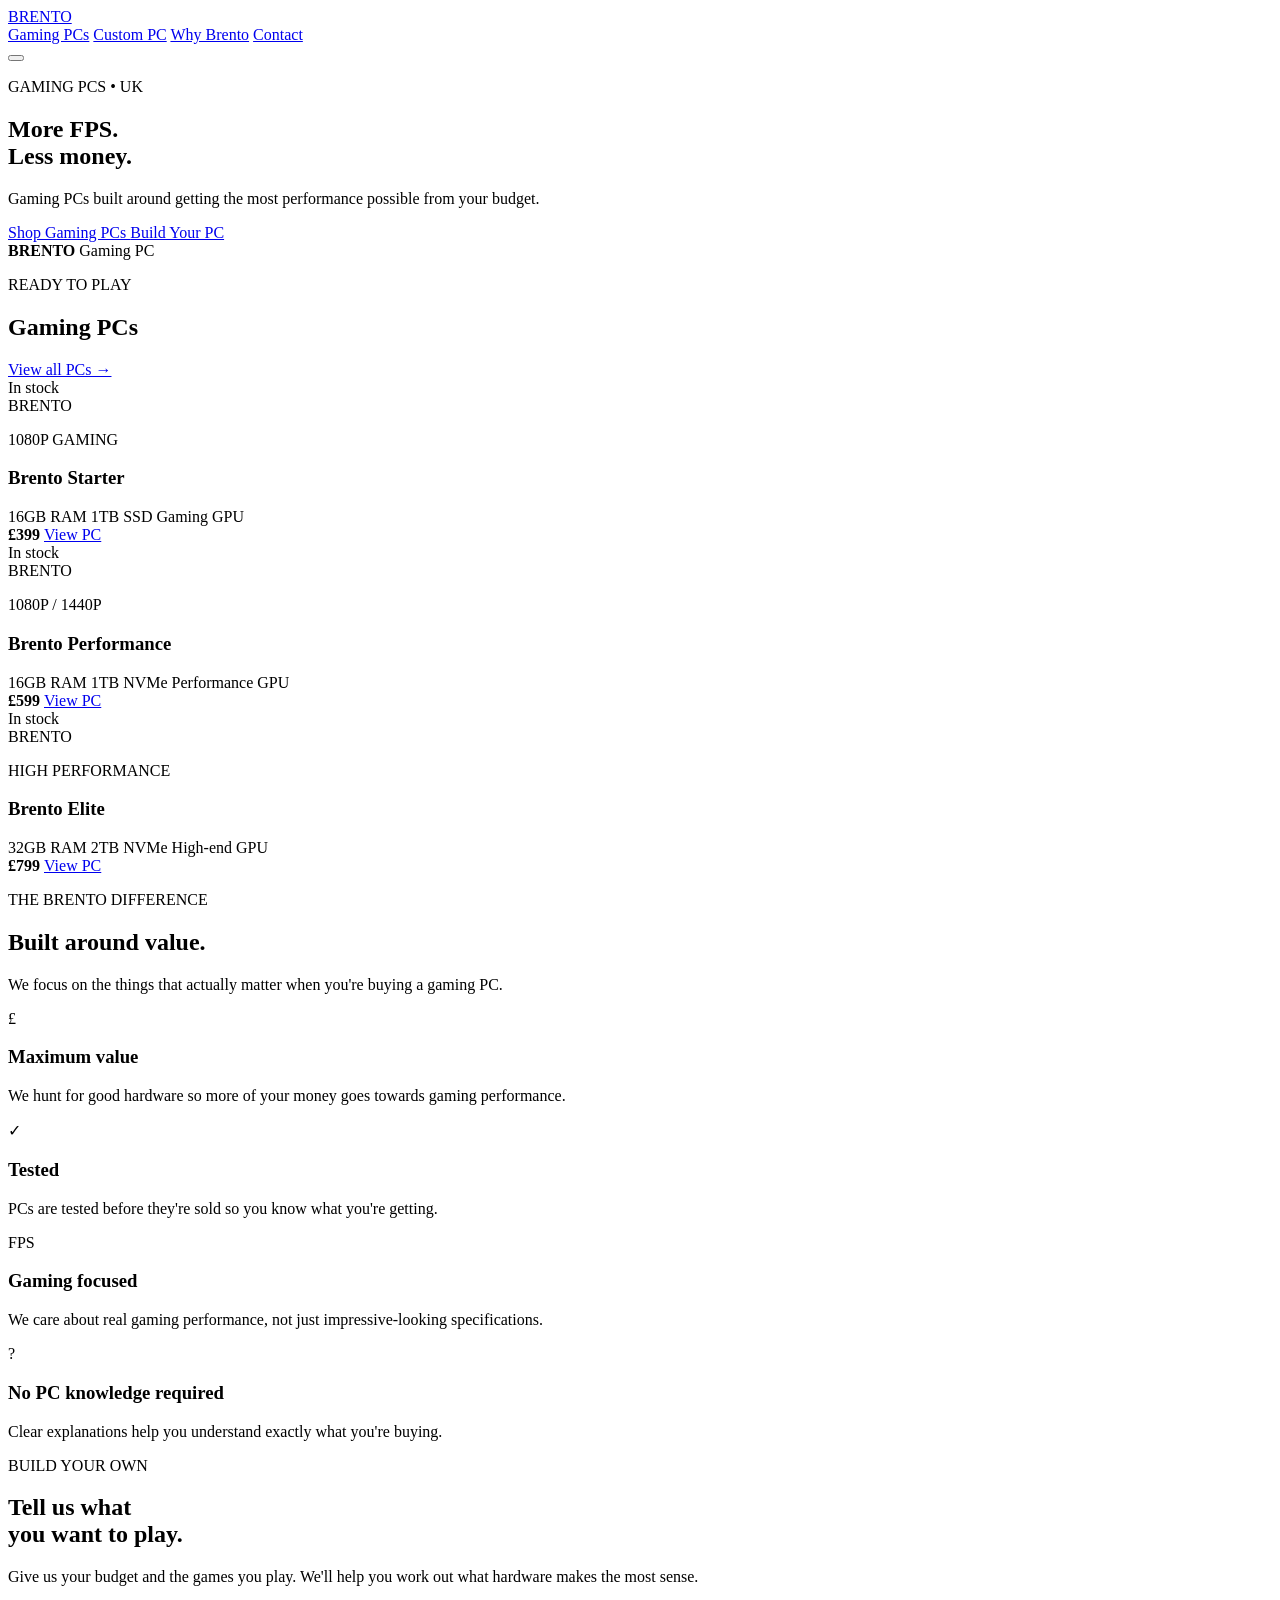
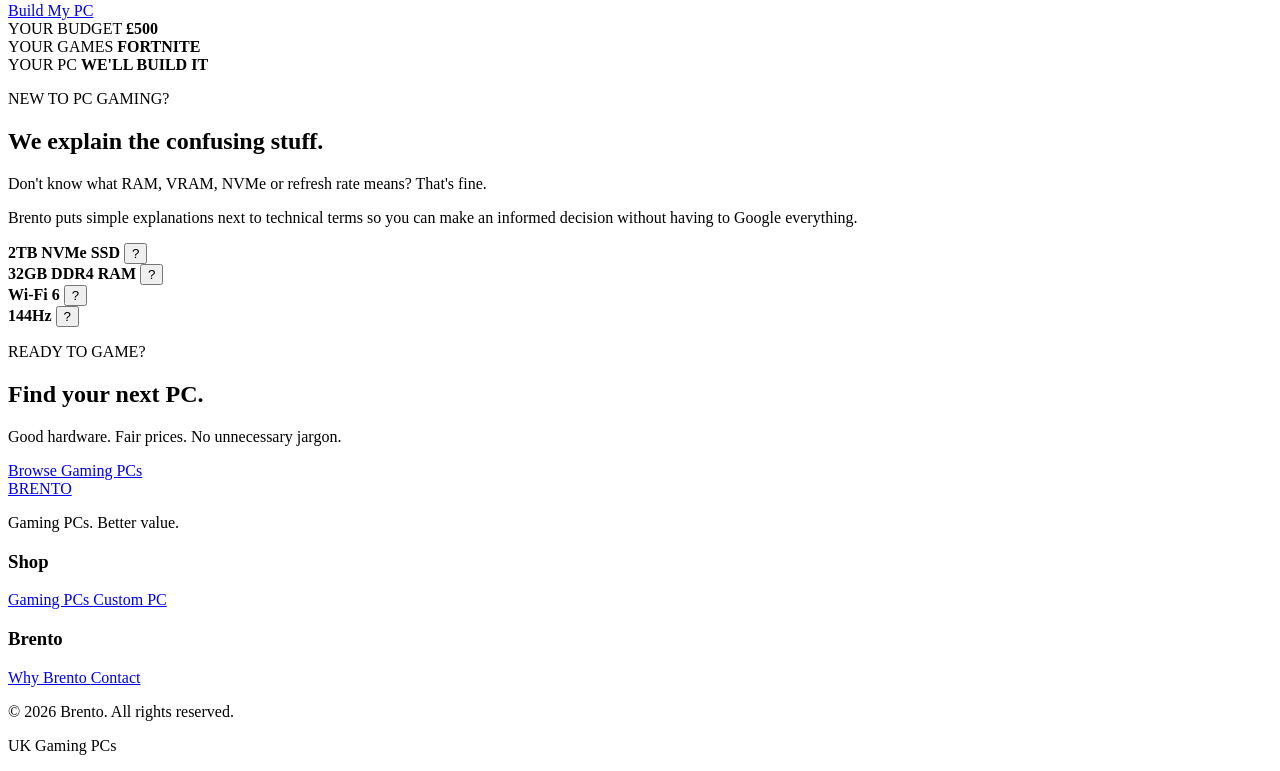
==== index.html @ 4d7db42b "Create index.html" ====
<!DOCTYPE html>
<html lang="en">
<head>
    <meta charset="UTF-8">
    <meta name="viewport" content="width=device-width, initial-scale=1.0">
    <meta name="description" content="Brento - Affordable gaming PCs built for your budget.">
    <meta name="theme-color" content="#8b5cf6">

    <title>Brento | Gaming PCs. Better value.</title>

    <link rel="stylesheet" href="css/main.css">
</head>

<body>

    <!-- =========================
         HEADER
    ========================== -->

    <header class="site-header">
        <div class="container header-inner">

            <a href="index.html" class="logo" aria-label="Brento home">
                BRENTO
            </a>

            <nav class="main-nav" aria-label="Main navigation">
                <a href="shop.html">Gaming PCs</a>
                <a href="custom.html">Custom PC</a>
                <a href="about.html">Why Brento</a>
                <a href="contact.html">Contact</a>
            </nav>

            <button class="mobile-menu-button" type="button" aria-label="Open menu">
                <span></span>
                <span></span>
                <span></span>
            </button>

        </div>
    </header>


    <main>

        <!-- =========================
             HERO
        ========================== -->

        <section class="hero">
            <div class="container hero-grid">

                <div class="hero-content">

                    <p class="eyebrow">
                        GAMING PCS • UK
                    </p>

                    <h1>
                        More FPS.<br>
                        <span>Less money.</span>
                    </h1>

                    <p class="hero-text">
                        Gaming PCs built around getting the most performance
                        possible from your budget.
                    </p>

                    <div class="hero-buttons">
                        <a href="shop.html" class="button button-primary">
                            Shop Gaming PCs
                        </a>

                        <a href="custom.html" class="button button-secondary">
                            Build Your PC
                        </a>
                    </div>

                </div>


                <div class="hero-pc">

                    <div class="pc-glow"></div>

                    <div class="pc-placeholder">
                        <div class="pc-placeholder-text">
                            <strong>BRENTO</strong>
                            <span>Gaming PC</span>
                        </div>
                    </div>

                </div>

            </div>
        </section>


        <!-- =========================
             FEATURED PCS
        ========================== -->

        <section class="featured-section">
            <div class="container">

                <div class="section-heading">

                    <div>
                        <p class="eyebrow">READY TO PLAY</p>

                        <h2>
                            Gaming PCs
                        </h2>
                    </div>

                    <a href="shop.html" class="text-link">
                        View all PCs →
                    </a>

                </div>


                <div class="product-grid">

                    <!-- Product 1 -->

                    <article class="product-card">

                        <div class="product-image">
                            <span class="stock-badge">
                                In stock
                            </span>

                            <div class="product-placeholder">
                                BRENTO
                            </div>
                        </div>

                        <div class="product-info">

                            <p class="product-category">
                                1080P GAMING
                            </p>

                            <h3>
                                Brento Starter
                            </h3>

                            <div class="spec-list">
                                <span>16GB RAM</span>
                                <span>1TB SSD</span>
                                <span>Gaming GPU</span>
                            </div>

                            <div class="product-bottom">

                                <strong class="product-price">
                                    £399
                                </strong>

                                <a href="products/pc-1.html" class="small-button">
                                    View PC
                                </a>

                            </div>

                        </div>

                    </article>


                    <!-- Product 2 -->

                    <article class="product-card">

                        <div class="product-image">
                            <span class="stock-badge">
                                In stock
                            </span>

                            <div class="product-placeholder">
                                BRENTO
                            </div>
                        </div>

                        <div class="product-info">

                            <p class="product-category">
                                1080P / 1440P
                            </p>

                            <h3>
                                Brento Performance
                            </h3>

                            <div class="spec-list">
                                <span>16GB RAM</span>
                                <span>1TB NVMe</span>
                                <span>Performance GPU</span>
                            </div>

                            <div class="product-bottom">

                                <strong class="product-price">
                                    £599
                                </strong>

                                <a href="products/pc-2.html" class="small-button">
                                    View PC
                                </a>

                            </div>

                        </div>

                    </article>


                    <!-- Product 3 -->

                    <article class="product-card">

                        <div class="product-image">
                            <span class="stock-badge">
                                In stock
                            </span>

                            <div class="product-placeholder">
                                BRENTO
                            </div>
                        </div>

                        <div class="product-info">

                            <p class="product-category">
                                HIGH PERFORMANCE
                            </p>

                            <h3>
                                Brento Elite
                            </h3>

                            <div class="spec-list">
                                <span>32GB RAM</span>
                                <span>2TB NVMe</span>
                                <span>High-end GPU</span>
                            </div>

                            <div class="product-bottom">

                                <strong class="product-price">
                                    £799
                                </strong>

                                <a href="products/pc-3.html" class="small-button">
                                    View PC
                                </a>

                            </div>

                        </div>

                    </article>

                </div>

            </div>
        </section>


        <!-- =========================
             WHY BRENTO
        ========================== -->

        <section class="why-section">
            <div class="container">

                <div class="section-heading centered">

                    <p class="eyebrow">
                        THE BRENTO DIFFERENCE
                    </p>

                    <h2>
                        Built around value.
                    </h2>

                    <p>
                        We focus on the things that actually matter when
                        you're buying a gaming PC.
                    </p>

                </div>


                <div class="feature-grid">

                    <article class="feature-card">

                        <div class="feature-icon">
                            £
                        </div>

                        <h3>
                            Maximum value
                        </h3>

                        <p>
                            We hunt for good hardware so more of your money
                            goes towards gaming performance.
                        </p>

                    </article>


                    <article class="feature-card">

                        <div class="feature-icon">
                            ✓
                        </div>

                        <h3>
                            Tested
                        </h3>

                        <p>
                            PCs are tested before they're sold so you know
                            what you're getting.
                        </p>

                    </article>


                    <article class="feature-card">

                        <div class="feature-icon">
                            FPS
                        </div>

                        <h3>
                            Gaming focused
                        </h3>

                        <p>
                            We care about real gaming performance, not just
                            impressive-looking specifications.
                        </p>

                    </article>


                    <article class="feature-card">

                        <div class="feature-icon">
                            ?
                        </div>

                        <h3>
                            No PC knowledge required
                        </h3>

                        <p>
                            Clear explanations help you understand exactly
                            what you're buying.
                        </p>

                    </article>

                </div>

            </div>
        </section>


        <!-- =========================
             CUSTOM PC
        ========================== -->

        <section class="custom-section">
            <div class="container">

                <div class="custom-box">

                    <div class="custom-content">

                        <p class="eyebrow">
                            BUILD YOUR OWN
                        </p>

                        <h2>
                            Tell us what<br>
                            you want to play.
                        </h2>

                        <p>
                            Give us your budget and the games you play.
                            We'll help you work out what hardware makes
                            the most sense.
                        </p>

                        <a href="custom.html" class="button button-primary">
                            Build My PC
                        </a>

                    </div>


                    <div class="custom-visual">

                        <div class="custom-card">
                            <span>YOUR BUDGET</span>
                            <strong>£500</strong>
                        </div>

                        <div class="custom-card">
                            <span>YOUR GAMES</span>
                            <strong>FORTNITE</strong>
                        </div>

                        <div class="custom-card">
                            <span>YOUR PC</span>
                            <strong>WE'LL BUILD IT</strong>
                        </div>

                    </div>

                </div>

            </div>
        </section>


        <!-- =========================
             EXPLANATIONS
        ========================== -->

        <section class="help-section">
            <div class="container help-grid">

                <div>
                    <p class="eyebrow">
                        NEW TO PC GAMING?
                    </p>

                    <h2>
                        We explain the confusing stuff.
                    </h2>

                    <p>
                        Don't know what RAM, VRAM, NVMe or refresh rate means?
                        That's fine.
                    </p>

                    <p>
                        Brento puts simple explanations next to technical
                        terms so you can make an informed decision without
                        having to Google everything.
                    </p>
                </div>


                <div class="help-example">

                    <div class="help-row">
                        <strong>
                            2TB NVMe SSD
                        </strong>

                        <button
                            class="help-button"
                            type="button"
                            aria-label="What is an NVMe SSD?"
                        >
                            ?
                        </button>
                    </div>

                    <div class="help-row">
                        <strong>
                            32GB DDR4 RAM
                        </strong>

                        <button
                            class="help-button"
                            type="button"
                            aria-label="What is RAM?"
                        >
                            ?
                        </button>
                    </div>

                    <div class="help-row">
                        <strong>
                            Wi-Fi 6
                        </strong>

                        <button
                            class="help-button"
                            type="button"
                            aria-label="What is Wi-Fi 6?"
                        >
                            ?
                        </button>
                    </div>

                    <div class="help-row">
                        <strong>
                            144Hz
                        </strong>

                        <button
                            class="help-button"
                            type="button"
                            aria-label="What is refresh rate?"
                        >
                            ?
                        </button>
                    </div>

                </div>

            </div>
        </section>


        <!-- =========================
             CTA
        ========================== -->

        <section class="cta-section">
            <div class="container">

                <div class="cta-box">

                    <p class="eyebrow">
                        READY TO GAME?
                    </p>

                    <h2>
                        Find your next PC.
                    </h2>

                    <p>
                        Good hardware. Fair prices. No unnecessary jargon.
                    </p>

                    <a href="shop.html" class="button button-primary">
                        Browse Gaming PCs
                    </a>

                </div>

            </div>
        </section>

    </main>


    <!-- =========================
         FOOTER
    ========================== -->

    <footer class="site-footer">

        <div class="container footer-grid">

            <div>

                <a href="index.html" class="logo">
                    BRENTO
                </a>

                <p>
                    Gaming PCs. Better value.
                </p>

            </div>


            <div>

                <h3>
                    Shop
                </h3>

                <a href="shop.html">
                    Gaming PCs
                </a>

                <a href="custom.html">
                    Custom PC
                </a>

            </div>


            <div>

                <h3>
                    Brento
                </h3>

                <a href="about.html">
                    Why Brento
                </a>

                <a href="contact.html">
                    Contact
                </a>

            </div>

        </div>


        <div class="container footer-bottom">

            <p>
                © 2026 Brento. All rights reserved.
            </p>

            <p>
                UK Gaming PCs
            </p>

        </div>

    </footer>


    <script src="js/main.js"></script>

</body>
</html>
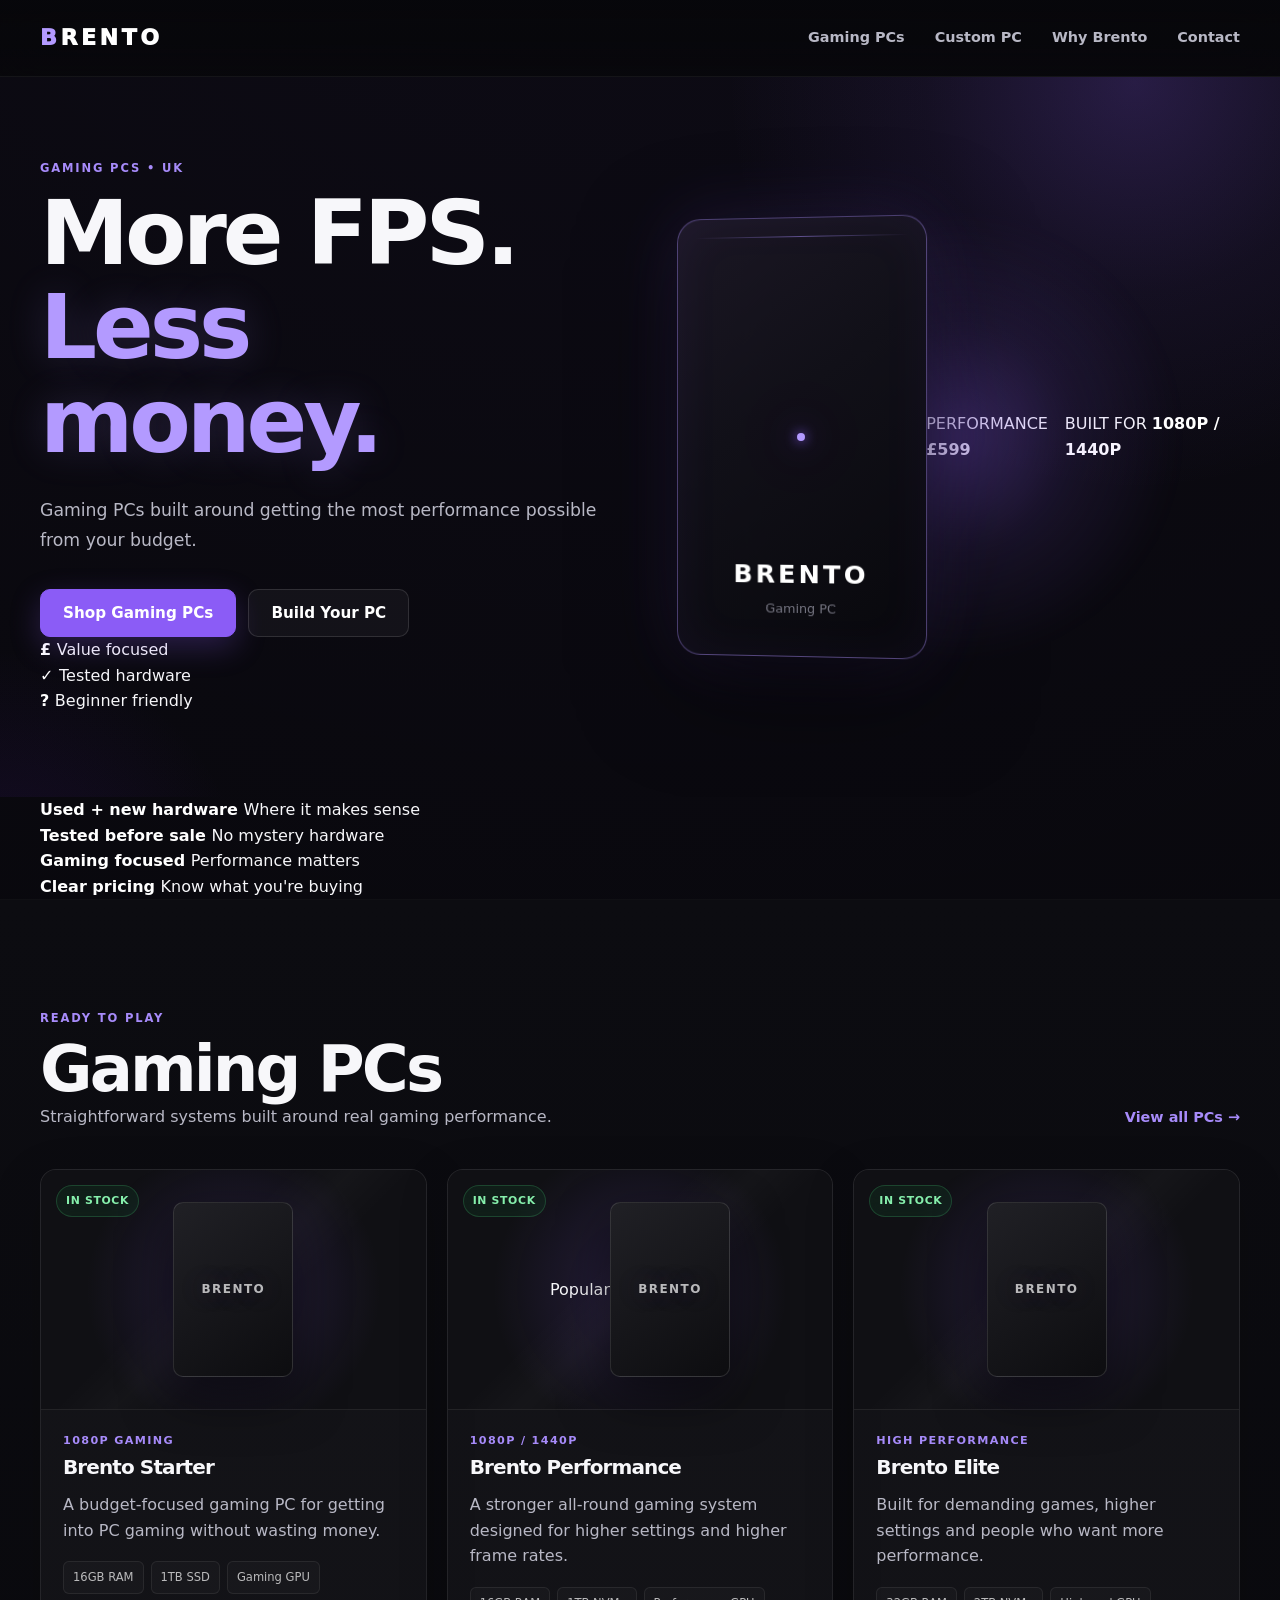
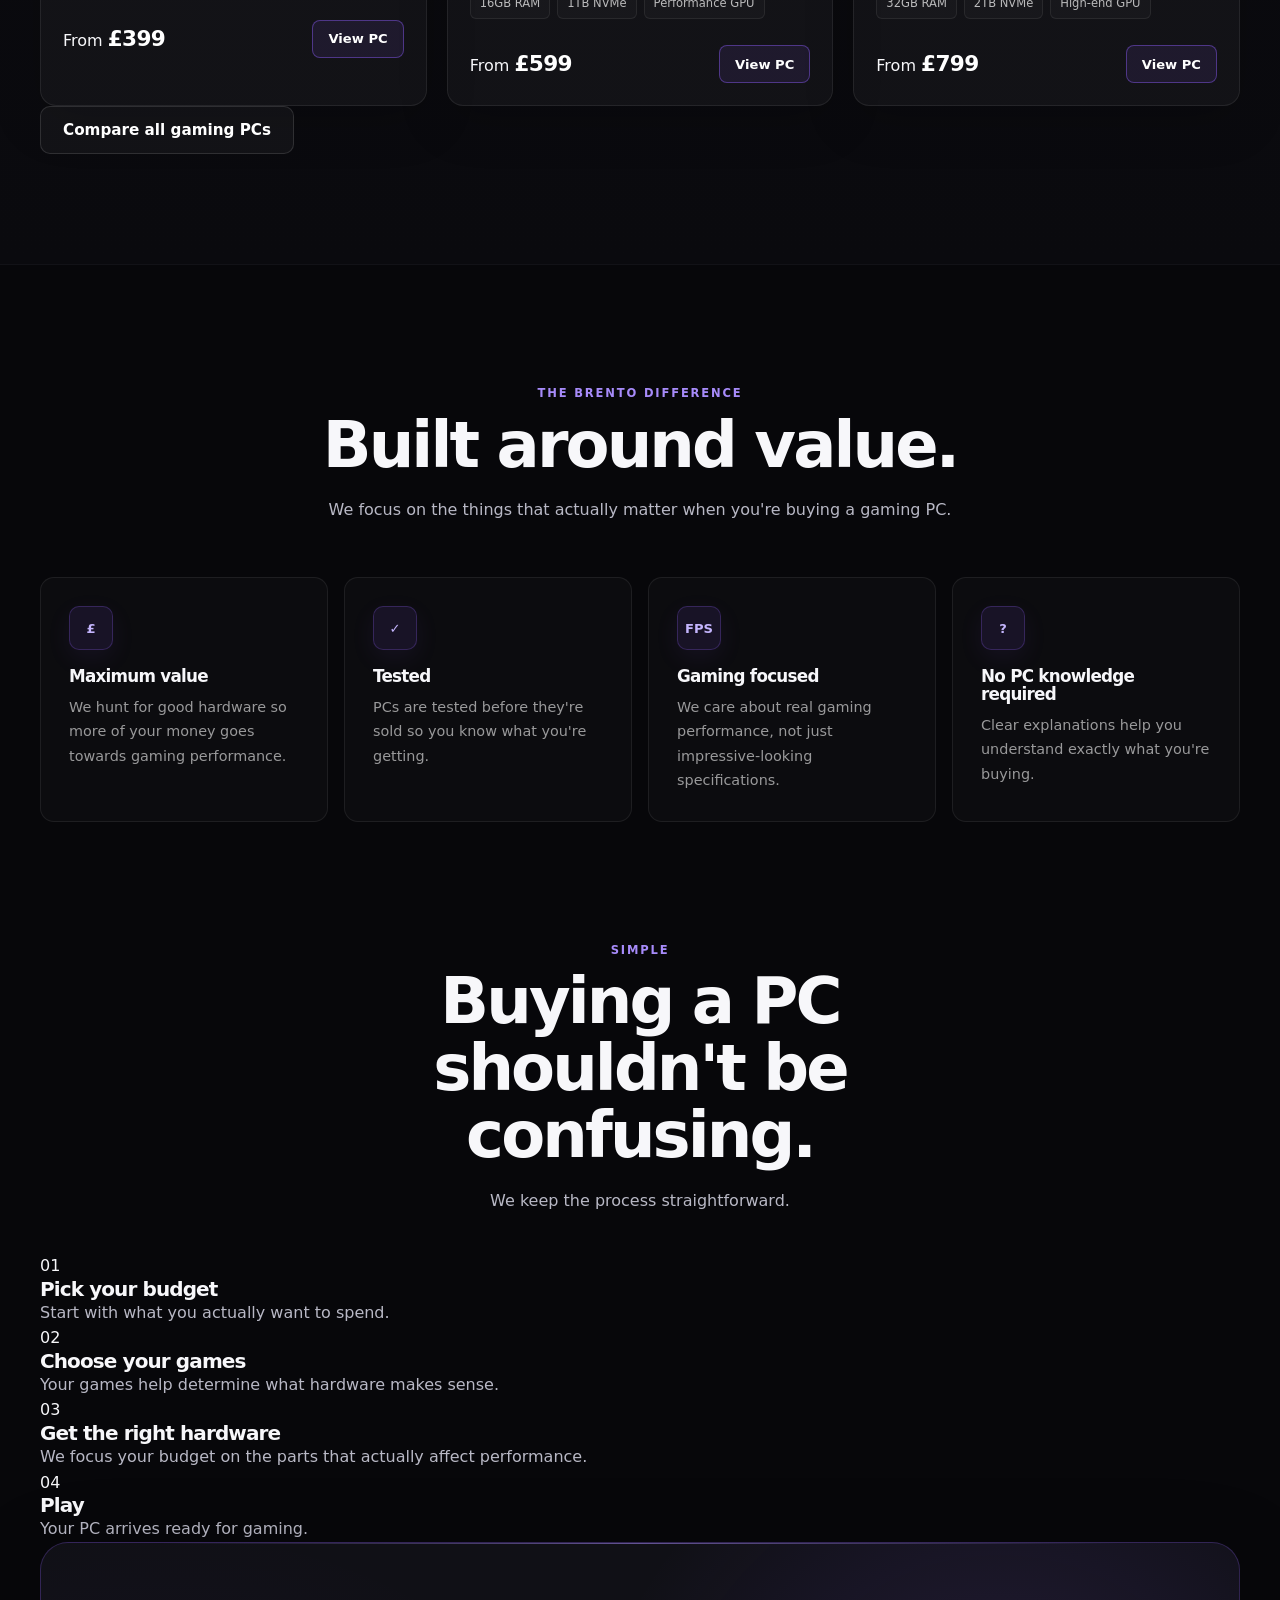
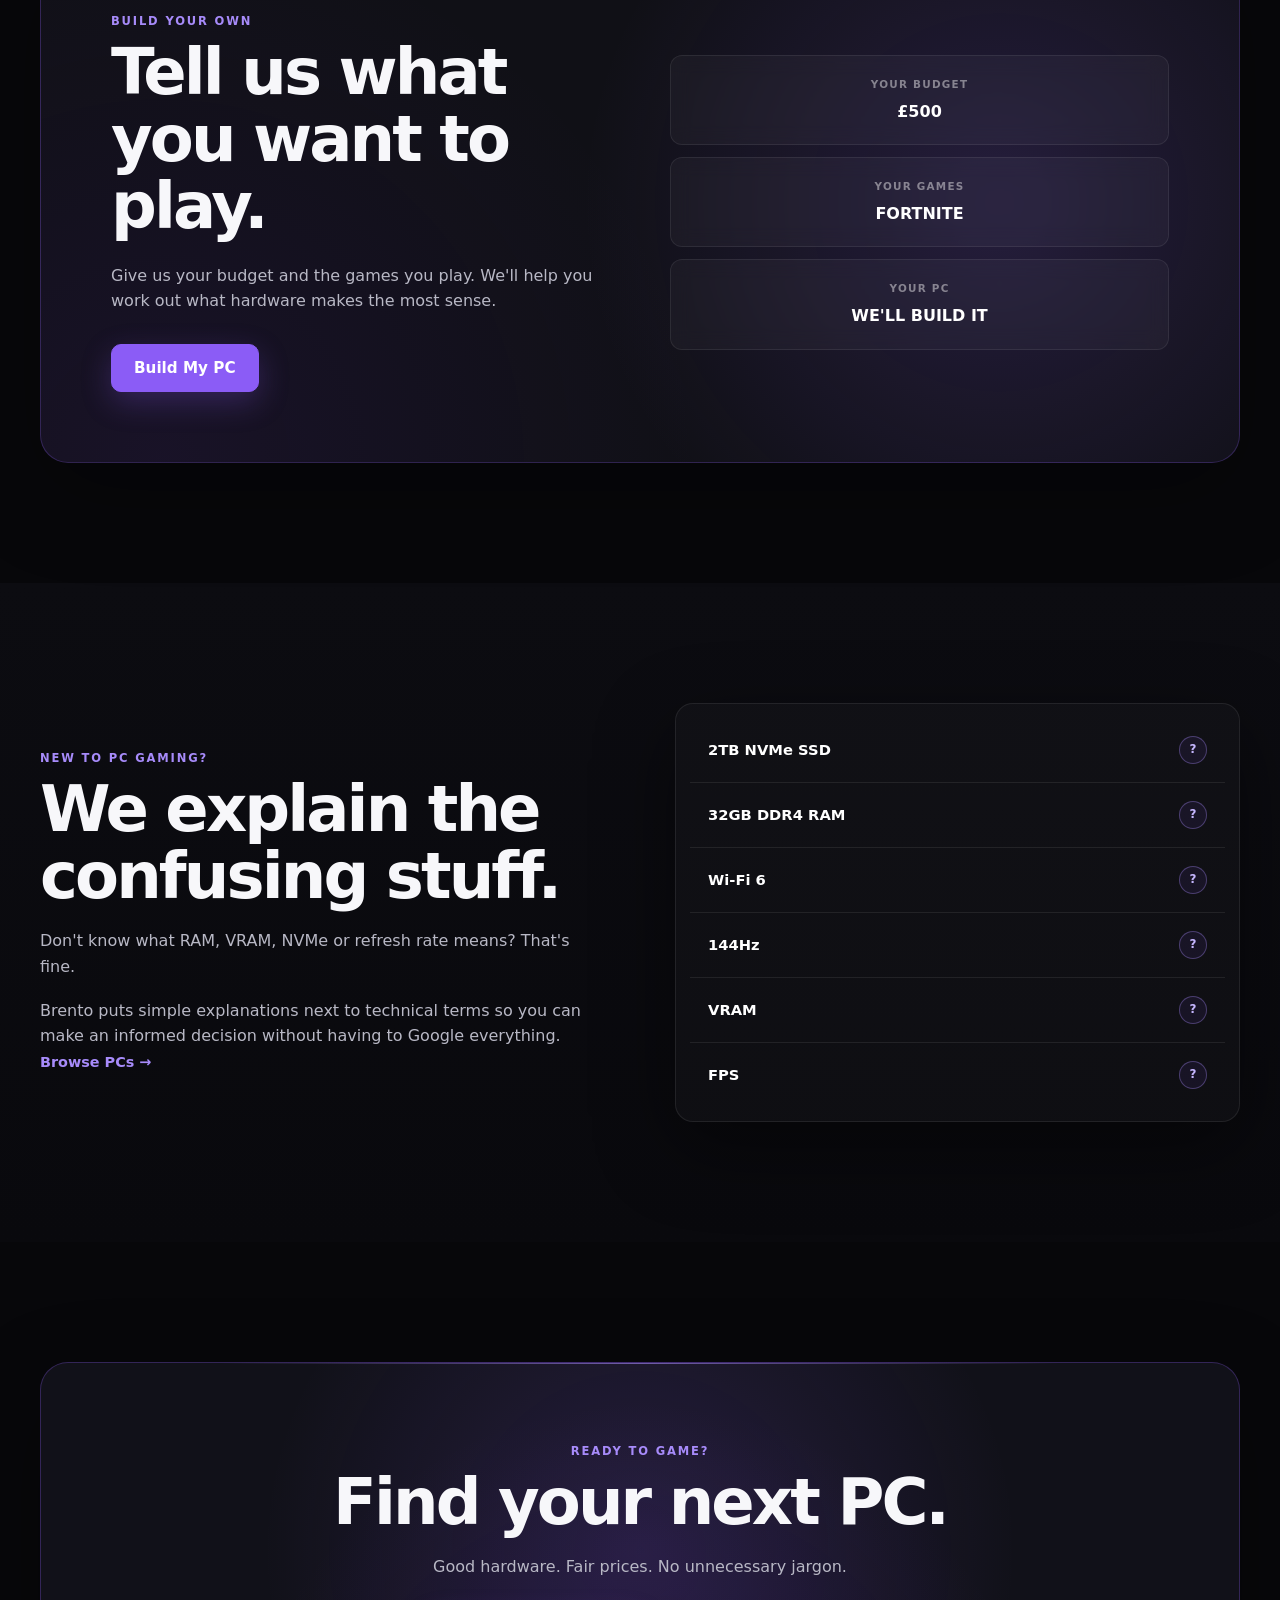
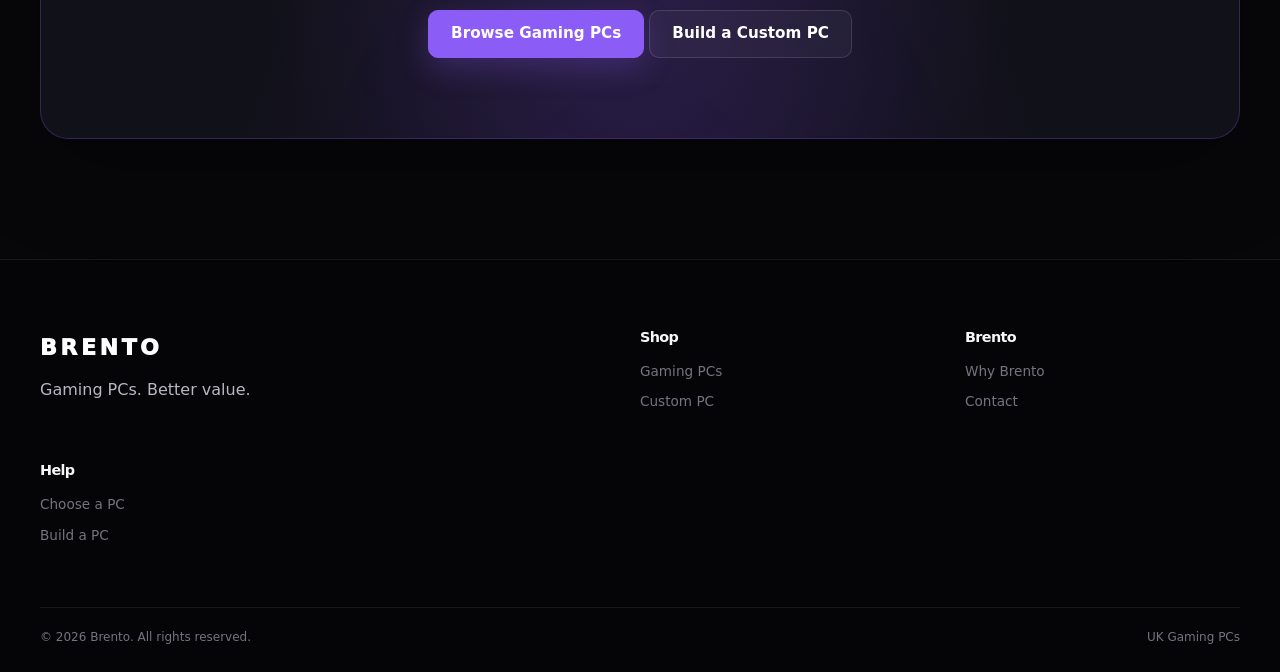
==== commit 7386c9f2: "Update index.html" ====
--- a/index.html
+++ b/index.html
@@ -1,53 +1,115 @@
 <!DOCTYPE html>
 <html lang="en">
 <head>
+
     <meta charset="UTF-8">
-    <meta name="viewport" content="width=device-width, initial-scale=1.0">
-    <meta name="description" content="Brento - Affordable gaming PCs built for your budget.">
-    <meta name="theme-color" content="#8b5cf6">
-
-    <title>Brento | Gaming PCs. Better value.</title>
-
-    <link rel="stylesheet" href="css/main.css">
+
+    <meta
+        name="viewport"
+        content="width=device-width, initial-scale=1.0"
+    >
+
+    <meta
+        name="description"
+        content="Brento builds affordable gaming PCs focused on maximum performance for your budget."
+    >
+
+    <meta
+        name="theme-color"
+        content="#8b5cf6"
+    >
+
+    <title>
+        Brento | Gaming PCs. Better value.
+    </title>
+
+    <!-- =========================================
+         STYLES
+    ========================================== -->
+
+    <link
+        rel="stylesheet"
+        href="css/main.css"
+    >
+
+    <link
+        rel="stylesheet"
+        href="css/components.css"
+    >
+
 </head>
 
+
 <body>
 
-    <!-- =========================
+    <!-- =========================================
          HEADER
-    ========================== -->
+    ========================================== -->
 
     <header class="site-header">
+
         <div class="container header-inner">
 
-            <a href="index.html" class="logo" aria-label="Brento home">
+            <a
+                href="index.html"
+                class="logo"
+                aria-label="Brento home"
+            >
                 BRENTO
             </a>
 
-            <nav class="main-nav" aria-label="Main navigation">
-                <a href="shop.html">Gaming PCs</a>
-                <a href="custom.html">Custom PC</a>
-                <a href="about.html">Why Brento</a>
-                <a href="contact.html">Contact</a>
+
+            <nav
+                class="main-nav"
+                aria-label="Main navigation"
+            >
+
+                <a href="shop.html">
+                    Gaming PCs
+                </a>
+
+                <a href="custom.html">
+                    Custom PC
+                </a>
+
+                <a href="about.html">
+                    Why Brento
+                </a>
+
+                <a href="contact.html">
+                    Contact
+                </a>
+
             </nav>
 
-            <button class="mobile-menu-button" type="button" aria-label="Open menu">
+
+            <button
+                class="mobile-menu-button"
+                type="button"
+                aria-label="Open menu"
+                aria-expanded="false"
+                aria-controls="main-navigation"
+            >
+
                 <span></span>
                 <span></span>
                 <span></span>
+
             </button>
 
         </div>
+
     </header>
 
 
     <main>
 
-        <!-- =========================
+        <!-- =========================================
              HERO
-        ========================== -->
+        ========================================== -->
 
         <section class="hero">
+
             <div class="container hero-grid">
 
                 <div class="hero-content">
@@ -56,64 +118,242 @@
                         GAMING PCS • UK
                     </p>
 
+
                     <h1>
-                        More FPS.<br>
+                        More FPS.
+                        <br>
                         <span>Less money.</span>
                     </h1>
 
+
                     <p class="hero-text">
-                        Gaming PCs built around getting the most performance
-                        possible from your budget.
+                        Gaming PCs built around getting the most
+                        performance possible from your budget.
                     </p>
 
+
                     <div class="hero-buttons">
-                        <a href="shop.html" class="button button-primary">
+
+                        <a
+                            href="shop.html"
+                            class="button button-primary"
+                        >
                             Shop Gaming PCs
                         </a>
 
-                        <a href="custom.html" class="button button-secondary">
+
+                        <a
+                            href="custom.html"
+                            class="button button-secondary"
+                        >
                             Build Your PC
                         </a>
-                    </div>
-
-                </div>
-
-
-                <div class="hero-pc">
+
+                    </div>
+
+
+                    <div class="hero-trust">
+
+                        <div class="hero-trust-item">
+
+                            <strong>
+                                £
+                            </strong>
+
+                            <span>
+                                Value focused
+                            </span>
+
+                        </div>
+
+
+                        <div class="hero-trust-item">
+
+                            <strong>
+                                ✓
+                            </strong>
+
+                            <span>
+                                Tested hardware
+                            </span>
+
+                        </div>
+
+
+                        <div class="hero-trust-item">
+
+                            <strong>
+                                ?
+                            </strong>
+
+                            <span>
+                                Beginner friendly
+                            </span>
+
+                        </div>
+
+                    </div>
+
+                </div>
+
+
+                <!-- =================================
+                     HERO PC VISUAL
+                ================================== -->
+
+                <div
+                    class="hero-pc"
+                    aria-label="Brento gaming PC"
+                >
 
                     <div class="pc-glow"></div>
 
+
                     <div class="pc-placeholder">
+
                         <div class="pc-placeholder-text">
-                            <strong>BRENTO</strong>
-                            <span>Gaming PC</span>
-                        </div>
+
+                            <strong>
+                                BRENTO
+                            </strong>
+
+                            <span>
+                                Gaming PC
+                            </span>
+
+                        </div>
+
+                    </div>
+
+
+                    <div class="hero-spec-card hero-spec-card-top">
+
+                        <span>
+                            PERFORMANCE
+                        </span>
+
+                        <strong>
+                            £599
+                        </strong>
+
+                    </div>
+
+
+                    <div class="hero-spec-card hero-spec-card-bottom">
+
+                        <span>
+                            BUILT FOR
+                        </span>
+
+                        <strong>
+                            1080P / 1440P
+                        </strong>
+
                     </div>
 
                 </div>
 
             </div>
+
         </section>
 
 
-        <!-- =========================
+        <!-- =========================================
+             QUICK VALUE BAR
+        ========================================== -->
+
+        <section class="value-bar">
+
+            <div class="container value-bar-grid">
+
+                <div class="value-item">
+
+                    <strong>
+                        Used + new hardware
+                    </strong>
+
+                    <span>
+                        Where it makes sense
+                    </span>
+
+                </div>
+
+
+                <div class="value-item">
+
+                    <strong>
+                        Tested before sale
+                    </strong>
+
+                    <span>
+                        No mystery hardware
+                    </span>
+
+                </div>
+
+
+                <div class="value-item">
+
+                    <strong>
+                        Gaming focused
+                    </strong>
+
+                    <span>
+                        Performance matters
+                    </span>
+
+                </div>
+
+
+                <div class="value-item">
+
+                    <strong>
+                        Clear pricing
+                    </strong>
+
+                    <span>
+                        Know what you're buying
+                    </span>
+
+                </div>
+
+            </div>
+
+        </section>
+
+
+        <!-- =========================================
              FEATURED PCS
-        ========================== -->
+        ========================================== -->
 
         <section class="featured-section">
+
             <div class="container">
 
                 <div class="section-heading">
 
                     <div>
-                        <p class="eyebrow">READY TO PLAY</p>
+
+                        <p class="eyebrow">
+                            READY TO PLAY
+                        </p>
 
                         <h2>
                             Gaming PCs
                         </h2>
-                    </div>
-
-                    <a href="shop.html" class="text-link">
+
+                        <p>
+                            Straightforward systems built around
+                            real gaming performance.
+                        </p>
+
+                    </div>
+
+
+                    <a
+                        href="shop.html"
+                        class="text-link"
+                    >
                         View all PCs →
                     </a>
 
@@ -122,19 +362,25 @@
 
                 <div class="product-grid">
 
-                    <!-- Product 1 -->
+                    <!-- =================================
+                         STARTER
+                    ================================== -->
 
                     <article class="product-card">
 
                         <div class="product-image">
+
                             <span class="stock-badge">
                                 In stock
                             </span>
 
+
                             <div class="product-placeholder">
                                 BRENTO
                             </div>
-                        </div>
+
+                        </div>
+
 
                         <div class="product-info">
 
@@ -142,23 +388,55 @@
                                 1080P GAMING
                             </p>
 
+
                             <h3>
                                 Brento Starter
                             </h3>
 
+
+                            <p class="product-description">
+                                A budget-focused gaming PC for
+                                getting into PC gaming without
+                                wasting money.
+                            </p>
+
+
                             <div class="spec-list">
-                                <span>16GB RAM</span>
-                                <span>1TB SSD</span>
-                                <span>Gaming GPU</span>
+
+                                <span>
+                                    16GB RAM
+                                </span>
+
+                                <span>
+                                    1TB SSD
+                                </span>
+
+                                <span>
+                                    Gaming GPU
+                                </span>
+
                             </div>
 
+
                             <div class="product-bottom">
 
-                                <strong class="product-price">
-                                    £399
-                                </strong>
-
-                                <a href="products/pc-1.html" class="small-button">
+                                <div>
+
+                                    <span class="price-label">
+                                        From
+                                    </span>
+
+                                    <strong class="product-price">
+                                        £399
+                                    </strong>
+
+                                </div>
+
+
+                                <a
+                                    href="products/pc-1.html"
+                                    class="small-button"
+                                >
                                     View PC
                                 </a>
 
@@ -169,19 +447,30 @@
                     </article>
 
 
-                    <!-- Product 2 -->
-
-                    <article class="product-card">
+                    <!-- =================================
+                         PERFORMANCE
+                    ================================== -->
+
+                    <article class="product-card featured-product">
 
                         <div class="product-image">
+
                             <span class="stock-badge">
                                 In stock
                             </span>
 
+
+                            <span class="product-featured-badge">
+                                Popular
+                            </span>
+
+
                             <div class="product-placeholder">
                                 BRENTO
                             </div>
-                        </div>
+
+                        </div>
+
 
                         <div class="product-info">
 
@@ -189,23 +478,55 @@
                                 1080P / 1440P
                             </p>
 
+
                             <h3>
                                 Brento Performance
                             </h3>
 
+
+                            <p class="product-description">
+                                A stronger all-round gaming system
+                                designed for higher settings and
+                                higher frame rates.
+                            </p>
+
+
                             <div class="spec-list">
-                                <span>16GB RAM</span>
-                                <span>1TB NVMe</span>
-                                <span>Performance GPU</span>
+
+                                <span>
+                                    16GB RAM
+                                </span>
+
+                                <span>
+                                    1TB NVMe
+                                </span>
+
+                                <span>
+                                    Performance GPU
+                                </span>
+
                             </div>
 
+
                             <div class="product-bottom">
 
-                                <strong class="product-price">
-                                    £599
-                                </strong>
-
-                                <a href="products/pc-2.html" class="small-button">
+                                <div>
+
+                                    <span class="price-label">
+                                        From
+                                    </span>
+
+                                    <strong class="product-price">
+                                        £599
+                                    </strong>
+
+                                </div>
+
+
+                                <a
+                                    href="products/pc-2.html"
+                                    class="small-button"
+                                >
                                     View PC
                                 </a>
 
@@ -216,19 +537,25 @@
                     </article>
 
 
-                    <!-- Product 3 -->
+                    <!-- =================================
+                         ELITE
+                    ================================== -->
 
                     <article class="product-card">
 
                         <div class="product-image">
+
                             <span class="stock-badge">
                                 In stock
                             </span>
 
+
                             <div class="product-placeholder">
                                 BRENTO
                             </div>
-                        </div>
+
+                        </div>
+
 
                         <div class="product-info">
 
@@ -236,23 +563,55 @@
                                 HIGH PERFORMANCE
                             </p>
 
+
                             <h3>
                                 Brento Elite
                             </h3>
 
+
+                            <p class="product-description">
+                                Built for demanding games, higher
+                                settings and people who want more
+                                performance.
+                            </p>
+
+
                             <div class="spec-list">
-                                <span>32GB RAM</span>
-                                <span>2TB NVMe</span>
-                                <span>High-end GPU</span>
+
+                                <span>
+                                    32GB RAM
+                                </span>
+
+                                <span>
+                                    2TB NVMe
+                                </span>
+
+                                <span>
+                                    High-end GPU
+                                </span>
+
                             </div>
 
+
                             <div class="product-bottom">
 
-                                <strong class="product-price">
-                                    £799
-                                </strong>
-
-                                <a href="products/pc-3.html" class="small-button">
+                                <div>
+
+                                    <span class="price-label">
+                                        From
+                                    </span>
+
+                                    <strong class="product-price">
+                                        £799
+                                    </strong>
+
+                                </div>
+
+
+                                <a
+                                    href="products/pc-3.html"
+                                    class="small-button"
+                                >
                                     View PC
                                 </a>
 
@@ -264,15 +623,29 @@
 
                 </div>
 
+
+                <div class="section-bottom-link">
+
+                    <a
+                        href="shop.html"
+                        class="button button-secondary"
+                    >
+                        Compare all gaming PCs
+                    </a>
+
+                </div>
+
             </div>
+
         </section>
 
 
-        <!-- =========================
+        <!-- =========================================
              WHY BRENTO
-        ========================== -->
+        ========================================== -->
 
         <section class="why-section">
+
             <div class="container">
 
                 <div class="section-heading centered">
@@ -281,13 +654,15 @@
                         THE BRENTO DIFFERENCE
                     </p>
 
+
                     <h2>
                         Built around value.
                     </h2>
 
+
                     <p>
-                        We focus on the things that actually matter when
-                        you're buying a gaming PC.
+                        We focus on the things that actually matter
+                        when you're buying a gaming PC.
                     </p>
 
                 </div>
@@ -300,14 +675,17 @@
                         <div class="feature-icon">
                             £
                         </div>
+
 
                         <h3>
                             Maximum value
                         </h3>
 
+
                         <p>
-                            We hunt for good hardware so more of your money
-                            goes towards gaming performance.
+                            We hunt for good hardware so more of
+                            your money goes towards gaming
+                            performance.
                         </p>
 
                     </article>
@@ -318,14 +696,16 @@
                         <div class="feature-icon">
                             ✓
                         </div>
+
 
                         <h3>
                             Tested
                         </h3>
 
+
                         <p>
-                            PCs are tested before they're sold so you know
-                            what you're getting.
+                            PCs are tested before they're sold so
+                            you know what you're getting.
                         </p>
 
                     </article>
@@ -336,14 +716,17 @@
                         <div class="feature-icon">
                             FPS
                         </div>
+
 
                         <h3>
                             Gaming focused
                         </h3>
 
+
                         <p>
-                            We care about real gaming performance, not just
-                            impressive-looking specifications.
+                            We care about real gaming performance,
+                            not just impressive-looking
+                            specifications.
                         </p>
 
                     </article>
@@ -354,14 +737,16 @@
                         <div class="feature-icon">
                             ?
                         </div>
+
 
                         <h3>
                             No PC knowledge required
                         </h3>
 
+
                         <p>
-                            Clear explanations help you understand exactly
-                            what you're buying.
+                            Clear explanations help you understand
+                            exactly what you're buying.
                         </p>
 
                     </article>
@@ -369,14 +754,130 @@
                 </div>
 
             </div>
+
         </section>
 
 
-        <!-- =========================
+        <!-- =========================================
+             HOW BRENTO WORKS
+        ========================================== -->
+
+        <section class="process-section">
+
+            <div class="container">
+
+                <div class="section-heading centered">
+
+                    <p class="eyebrow">
+                        SIMPLE
+                    </p>
+
+
+                    <h2>
+                        Buying a PC shouldn't be confusing.
+                    </h2>
+
+
+                    <p>
+                        We keep the process straightforward.
+                    </p>
+
+                </div>
+
+
+                <div class="process-grid">
+
+                    <article class="process-card">
+
+                        <span class="process-number">
+                            01
+                        </span>
+
+
+                        <h3>
+                            Pick your budget
+                        </h3>
+
+
+                        <p>
+                            Start with what you actually want
+                            to spend.
+                        </p>
+
+                    </article>
+
+
+                    <article class="process-card">
+
+                        <span class="process-number">
+                            02
+                        </span>
+
+
+                        <h3>
+                            Choose your games
+                        </h3>
+
+
+                        <p>
+                            Your games help determine what
+                            hardware makes sense.
+                        </p>
+
+                    </article>
+
+
+                    <article class="process-card">
+
+                        <span class="process-number">
+                            03
+                        </span>
+
+
+                        <h3>
+                            Get the right hardware
+                        </h3>
+
+
+                        <p>
+                            We focus your budget on the parts
+                            that actually affect performance.
+                        </p>
+
+                    </article>
+
+
+                    <article class="process-card">
+
+                        <span class="process-number">
+                            04
+                        </span>
+
+
+                        <h3>
+                            Play
+                        </h3>
+
+
+                        <p>
+                            Your PC arrives ready for gaming.
+                        </p>
+
+                    </article>
+
+                </div>
+
+            </div>
+
+        </section>
+
+
+        <!-- =========================================
              CUSTOM PC
-        ========================== -->
+        ========================================== -->
 
         <section class="custom-section">
+
             <div class="container">
 
                 <div class="custom-box">
@@ -387,18 +888,25 @@
                             BUILD YOUR OWN
                         </p>
 
+
                         <h2>
-                            Tell us what<br>
+                            Tell us what
+                            <br>
                             you want to play.
                         </h2>
 
+
                         <p>
-                            Give us your budget and the games you play.
-                            We'll help you work out what hardware makes
-                            the most sense.
+                            Give us your budget and the games
+                            you play. We'll help you work out
+                            what hardware makes the most sense.
                         </p>
 
-                        <a href="custom.html" class="button button-primary">
+
+                        <a
+                            href="custom.html"
+                            class="button button-primary"
+                        >
                             Build My PC
                         </a>
 
@@ -408,18 +916,41 @@
                     <div class="custom-visual">
 
                         <div class="custom-card">
-                            <span>YOUR BUDGET</span>
-                            <strong>£500</strong>
-                        </div>
+
+                            <span>
+                                YOUR BUDGET
+                            </span>
+
+                            <strong>
+                                £500
+                            </strong>
+
+                        </div>
+
 
                         <div class="custom-card">
-                            <span>YOUR GAMES</span>
-                            <strong>FORTNITE</strong>
-                        </div>
+
+                            <span>
+                                YOUR GAMES
+                            </span>
+
+                            <strong>
+                                FORTNITE
+                            </strong>
+
+                        </div>
+
 
                         <div class="custom-card">
-                            <span>YOUR PC</span>
-                            <strong>WE'LL BUILD IT</strong>
+
+                            <span>
+                                YOUR PC
+                            </span>
+
+                            <strong>
+                                WE'LL BUILD IT
+                            </strong>
+
                         </div>
 
                     </div>
@@ -427,44 +958,63 @@
                 </div>
 
             </div>
+
         </section>
 
 
-        <!-- =========================
-             EXPLANATIONS
-        ========================== -->
+        <!-- =========================================
+             HELP / EDUCATION
+        ========================================== -->
 
         <section class="help-section">
+
             <div class="container help-grid">
 
                 <div>
+
                     <p class="eyebrow">
                         NEW TO PC GAMING?
                     </p>
 
+
                     <h2>
                         We explain the confusing stuff.
                     </h2>
 
+
                     <p>
-                        Don't know what RAM, VRAM, NVMe or refresh rate means?
+                        Don't know what RAM, VRAM, NVMe or
+                        refresh rate means?
                         That's fine.
                     </p>
 
+
                     <p>
-                        Brento puts simple explanations next to technical
-                        terms so you can make an informed decision without
-                        having to Google everything.
+                        Brento puts simple explanations next to
+                        technical terms so you can make an
+                        informed decision without having to
+                        Google everything.
                     </p>
+
+
+                    <a
+                        href="shop.html"
+                        class="text-link"
+                    >
+                        Browse PCs →
+                    </a>
+
                 </div>
 
 
                 <div class="help-example">
 
                     <div class="help-row">
+
                         <strong>
                             2TB NVMe SSD
                         </strong>
+
 
                         <button
                             class="help-button"
@@ -473,12 +1023,16 @@
                         >
                             ?
                         </button>
-                    </div>
+
+                    </div>
+
 
                     <div class="help-row">
+
                         <strong>
                             32GB DDR4 RAM
                         </strong>
+
 
                         <button
                             class="help-button"
@@ -487,12 +1041,16 @@
                         >
                             ?
                         </button>
-                    </div>
+
+                    </div>
+
 
                     <div class="help-row">
+
                         <strong>
                             Wi-Fi 6
                         </strong>
+
 
                         <button
                             class="help-button"
@@ -501,12 +1059,16 @@
                         >
                             ?
                         </button>
-                    </div>
+
+                    </div>
+
 
                     <div class="help-row">
+
                         <strong>
                             144Hz
                         </strong>
+
 
                         <button
                             class="help-button"
@@ -515,19 +1077,58 @@
                         >
                             ?
                         </button>
+
+                    </div>
+
+
+                    <div class="help-row">
+
+                        <strong>
+                            VRAM
+                        </strong>
+
+
+                        <button
+                            class="help-button"
+                            type="button"
+                            aria-label="What is VRAM?"
+                        >
+                            ?
+                        </button>
+
+                    </div>
+
+
+                    <div class="help-row">
+
+                        <strong>
+                            FPS
+                        </strong>
+
+
+                        <button
+                            class="help-button"
+                            type="button"
+                            aria-label="What is FPS?"
+                        >
+                            ?
+                        </button>
+
                     </div>
 
                 </div>
 
             </div>
+
         </section>
 
 
-        <!-- =========================
+        <!-- =========================================
              CTA
-        ========================== -->
+        ========================================== -->
 
         <section class="cta-section">
+
             <div class="container">
 
                 <div class="cta-box">
@@ -536,29 +1137,49 @@
                         READY TO GAME?
                     </p>
 
+
                     <h2>
                         Find your next PC.
                     </h2>
 
+
                     <p>
-                        Good hardware. Fair prices. No unnecessary jargon.
+                        Good hardware. Fair prices.
+                        No unnecessary jargon.
                     </p>
 
-                    <a href="shop.html" class="button button-primary">
-                        Browse Gaming PCs
-                    </a>
+
+                    <div class="cta-buttons">
+
+                        <a
+                            href="shop.html"
+                            class="button button-primary"
+                        >
+                            Browse Gaming PCs
+                        </a>
+
+
+                        <a
+                            href="custom.html"
+                            class="button button-secondary"
+                        >
+                            Build a Custom PC
+                        </a>
+
+                    </div>
 
                 </div>
 
             </div>
+
         </section>
 
     </main>
 
 
-    <!-- =========================
+    <!-- =========================================
          FOOTER
-    ========================== -->
+    ========================================== -->
 
     <footer class="site-footer">
 
@@ -566,9 +1187,13 @@
 
             <div>
 
-                <a href="index.html" class="logo">
+                <a
+                    href="index.html"
+                    class="logo"
+                >
                     BRENTO
                 </a>
+
 
                 <p>
                     Gaming PCs. Better value.
@@ -583,10 +1208,12 @@
                     Shop
                 </h3>
 
+
                 <a href="shop.html">
                     Gaming PCs
                 </a>
 
+
                 <a href="custom.html">
                     Custom PC
                 </a>
@@ -600,24 +1227,47 @@
                     Brento
                 </h3>
 
+
                 <a href="about.html">
                     Why Brento
                 </a>
 
+
                 <a href="contact.html">
                     Contact
                 </a>
 
             </div>
 
+
+            <div>
+
+                <h3>
+                    Help
+                </h3>
+
+
+                <a href="shop.html">
+                    Choose a PC
+                </a>
+
+
+                <a href="custom.html">
+                    Build a PC
+                </a>
+
+            </div>
+
         </div>
 
 
         <div class="container footer-bottom">
 
             <p>
-                © 2026 Brento. All rights reserved.
+                © <span data-current-year>2026</span>
+                Brento. All rights reserved.
             </p>
+
 
             <p>
                 UK Gaming PCs
@@ -628,7 +1278,14 @@
     </footer>
 
 
+    <!-- =========================================
+         JAVASCRIPT MODULES
+    ========================================== -->
+
     <script src="js/main.js"></script>
+    <script src="js/mobile-menu.js"></script>
+    <script src="js/help.js"></script>
+    <script src="js/shop.js"></script>
 
 </body>
 </html>
--- a/css/main.css
+++ b/css/main.css
@@ -0,0 +1,2021 @@
+/* =========================================
+   BRENTO — MAIN STYLES
+   Premium Purple / Black Gaming PC Store
+========================================= */
+
+:root {
+    --bg: #07070a;
+    --bg-soft: #0c0c11;
+    --bg-elevated: #101017;
+
+    --card: #111119;
+    --card-hover: #171720;
+
+    --border: rgba(255, 255, 255, 0.08);
+    --border-strong: rgba(167, 139, 250, 0.28);
+
+    --purple: #8b5cf6;
+    --purple-light: #b39aff;
+    --purple-bright: #a855f7;
+    --purple-dark: #6d28d9;
+
+    --text: #f7f7fa;
+    --text-soft: #b8b8c5;
+    --text-muted: #747480;
+
+    --success: #4ade80;
+    --warning: #facc15;
+
+    --max-width: 1200px;
+    --radius: 18px;
+
+    --shadow:
+        0 25px 80px rgba(0, 0, 0, 0.45);
+
+    --purple-shadow:
+        0 20px 70px rgba(139, 92, 246, 0.18);
+}
+
+
+/* =========================================
+   RESET
+========================================= */
+
+* {
+    box-sizing: border-box;
+    margin: 0;
+    padding: 0;
+}
+
+html {
+    scroll-behavior: smooth;
+}
+
+body {
+    min-height: 100vh;
+
+    background:
+        radial-gradient(
+            circle at 50% -10%,
+            rgba(139, 92, 246, 0.06),
+            transparent 35%
+        ),
+        var(--bg);
+
+    color: var(--text);
+
+    font-family:
+        Inter,
+        ui-sans-serif,
+        system-ui,
+        -apple-system,
+        BlinkMacSystemFont,
+        "Segoe UI",
+        sans-serif;
+
+    line-height: 1.6;
+
+    overflow-x: hidden;
+}
+
+body::selection {
+    background: var(--purple);
+    color: #ffffff;
+}
+
+a {
+    color: inherit;
+    text-decoration: none;
+}
+
+button,
+input,
+select,
+textarea {
+    font: inherit;
+}
+
+button {
+    color: inherit;
+}
+
+img {
+    max-width: 100%;
+    display: block;
+}
+
+strong {
+    color: #ffffff;
+}
+
+
+/* =========================================
+   GLOBAL
+========================================= */
+
+.container {
+    width: min(
+        calc(100% - 40px),
+        var(--max-width)
+    );
+
+    margin-inline: auto;
+}
+
+.eyebrow {
+    color: var(--purple-light);
+
+    font-size: 0.72rem;
+    font-weight: 900;
+
+    letter-spacing: 0.18em;
+
+    margin-bottom: 12px;
+}
+
+h1,
+h2,
+h3 {
+    line-height: 1.05;
+    letter-spacing: -0.045em;
+}
+
+h1 {
+    font-size: clamp(
+        3.2rem,
+        7vw,
+        6.5rem
+    );
+}
+
+h2 {
+    font-size: clamp(
+        2.2rem,
+        5vw,
+        4rem
+    );
+}
+
+h3 {
+    font-size: 1.25rem;
+}
+
+p {
+    color: var(--text-soft);
+}
+
+::selection {
+    background: rgba(139, 92, 246, 0.7);
+    color: #ffffff;
+}
+
+:focus-visible {
+    outline: 2px solid var(--purple-light);
+    outline-offset: 4px;
+}
+
+
+/* =========================================
+   HEADER
+========================================= */
+
+.site-header {
+    position: sticky;
+    top: 0;
+    z-index: 100;
+
+    background:
+        linear-gradient(
+            to bottom,
+            rgba(7, 7, 10, 0.94),
+            rgba(7, 7, 10, 0.78)
+        );
+
+    backdrop-filter: blur(22px);
+    -webkit-backdrop-filter: blur(22px);
+
+    border-bottom: 1px solid rgba(255, 255, 255, 0.055);
+}
+
+.header-inner {
+    min-height: 76px;
+
+    display: flex;
+    align-items: center;
+    justify-content: space-between;
+
+    gap: 30px;
+}
+
+.logo {
+    position: relative;
+
+    font-size: 1.38rem;
+    font-weight: 950;
+
+    letter-spacing: 0.16em;
+
+    color: #ffffff;
+
+    transition:
+        transform 0.2s ease,
+        opacity 0.2s ease;
+}
+
+.logo:hover {
+    transform: translateY(-1px);
+    opacity: 0.9;
+}
+
+.logo::first-letter {
+    color: var(--purple-light);
+}
+
+.main-nav {
+    display: flex;
+    align-items: center;
+
+    gap: 30px;
+}
+
+.main-nav a {
+    position: relative;
+
+    color: var(--text-soft);
+
+    font-size: 0.9rem;
+    font-weight: 650;
+
+    transition:
+        color 0.2s ease,
+        transform 0.2s ease;
+}
+
+.main-nav a::after {
+    content: "";
+
+    position: absolute;
+
+    left: 0;
+    right: 0;
+    bottom: -8px;
+
+    height: 2px;
+
+    border-radius: 999px;
+
+    background: var(--purple-light);
+
+    transform:
+        scaleX(0)
+        translateY(2px);
+
+    transform-origin: center;
+
+    transition:
+        transform 0.2s ease;
+}
+
+.main-nav a:hover {
+    color: #ffffff;
+    transform: translateY(-1px);
+}
+
+.main-nav a:hover::after {
+    transform: scaleX(1);
+}
+
+.mobile-menu-button {
+    display: none;
+
+    width: 44px;
+    height: 44px;
+
+    border: 1px solid var(--border);
+    border-radius: 12px;
+
+    background:
+        rgba(255, 255, 255, 0.035);
+
+    cursor: pointer;
+
+    align-items: center;
+    justify-content: center;
+
+    flex-direction: column;
+
+    gap: 5px;
+
+    transition:
+        border-color 0.2s ease,
+        background 0.2s ease;
+}
+
+.mobile-menu-button:hover {
+    border-color: var(--border-strong);
+    background: rgba(139, 92, 246, 0.1);
+}
+
+.mobile-menu-button span {
+    width: 18px;
+    height: 2px;
+
+    background: #ffffff;
+
+    border-radius: 999px;
+
+    transition:
+        transform 0.2s ease,
+        opacity 0.2s ease;
+}
+
+
+/* =========================================
+   BUTTONS
+========================================= */
+
+.button {
+    position: relative;
+
+    min-height: 52px;
+
+    padding: 0 24px;
+
+    display: inline-flex;
+    align-items: center;
+    justify-content: center;
+
+    border: 1px solid transparent;
+    border-radius: 12px;
+
+    font-size: 0.9rem;
+    font-weight: 850;
+
+    overflow: hidden;
+
+    transition:
+        transform 0.2s ease,
+        box-shadow 0.2s ease,
+        background 0.2s ease,
+        border-color 0.2s ease;
+}
+
+.button::before {
+    content: "";
+
+    position: absolute;
+
+    inset: 0;
+
+    background:
+        linear-gradient(
+            110deg,
+            transparent 20%,
+            rgba(255, 255, 255, 0.14),
+            transparent 80%
+        );
+
+    transform: translateX(-120%);
+
+    transition:
+        transform 0.5s ease;
+}
+
+.button:hover::before {
+    transform: translateX(120%);
+}
+
+.button > * {
+    position: relative;
+    z-index: 1;
+}
+
+.button:hover {
+    transform: translateY(-2px);
+}
+
+.button-primary {
+    background:
+        linear-gradient(
+            135deg,
+            var(--purple-light),
+            var(--purple)
+        );
+
+    color: #ffffff;
+
+    box-shadow:
+        0 12px 35px rgba(139, 92, 246, 0.22);
+}
+
+.button-primary:hover {
+    background:
+        linear-gradient(
+            135deg,
+            #c0abff,
+            #985fff
+        );
+
+    box-shadow:
+        0 16px 50px rgba(139, 92, 246, 0.35);
+}
+
+.button-secondary {
+    border-color: var(--border);
+
+    background:
+        rgba(255, 255, 255, 0.035);
+
+    color: #ffffff;
+}
+
+.button-secondary:hover {
+    border-color: var(--border-strong);
+
+    background:
+        rgba(139, 92, 246, 0.08);
+
+    box-shadow:
+        0 10px 30px rgba(0, 0, 0, 0.25);
+}
+
+
+/* =========================================
+   HERO
+========================================= */
+
+.hero {
+    position: relative;
+
+    min-height: 720px;
+
+    display: flex;
+    align-items: center;
+
+    overflow: hidden;
+}
+
+.hero::before {
+    content: "";
+
+    position: absolute;
+
+    width: 850px;
+    height: 850px;
+
+    top: -420px;
+    right: -280px;
+
+    background:
+        radial-gradient(
+            circle,
+            rgba(139, 92, 246, 0.22),
+            rgba(139, 92, 246, 0.07) 35%,
+            transparent 68%
+        );
+
+    pointer-events: none;
+}
+
+.hero::after {
+    content: "";
+
+    position: absolute;
+
+    width: 500px;
+    height: 500px;
+
+    bottom: -350px;
+    left: -250px;
+
+    background:
+        radial-gradient(
+            circle,
+            rgba(109, 40, 217, 0.13),
+            transparent 70%
+        );
+
+    pointer-events: none;
+}
+
+.hero-grid {
+    position: relative;
+    z-index: 2;
+
+    display: grid;
+
+    grid-template-columns:
+        1fr 1fr;
+
+    align-items: center;
+
+    gap: 70px;
+}
+
+.hero-content {
+    position: relative;
+    z-index: 3;
+
+    animation:
+        heroContentIn 0.7s ease-out both;
+}
+
+.hero h1 {
+    max-width: 720px;
+}
+
+.hero h1 span {
+    color: var(--purple-light);
+
+    text-shadow:
+        0 0 40px rgba(167, 139, 250, 0.2);
+}
+
+.hero-text {
+    max-width: 560px;
+
+    margin-top: 28px;
+
+    font-size: 1.08rem;
+
+    line-height: 1.7;
+}
+
+.hero-buttons {
+    display: flex;
+    flex-wrap: wrap;
+
+    gap: 12px;
+
+    margin-top: 34px;
+}
+
+@keyframes heroContentIn {
+
+    from {
+        opacity: 0;
+        transform: translateY(20px);
+    }
+
+    to {
+        opacity: 1;
+        transform: translateY(0);
+    }
+
+}
+
+
+/* =========================================
+   HERO PC
+========================================= */
+
+.hero-pc {
+    position: relative;
+
+    min-height: 540px;
+
+    display: flex;
+    align-items: center;
+    justify-content: center;
+
+    animation:
+        heroPcIn 0.9s ease-out both;
+}
+
+@keyframes heroPcIn {
+
+    from {
+        opacity: 0;
+        transform: translateY(25px) scale(0.97);
+    }
+
+    to {
+        opacity: 1;
+        transform: translateY(0) scale(1);
+    }
+
+}
+
+.pc-glow {
+    position: absolute;
+
+    width: 460px;
+    height: 460px;
+
+    background:
+        radial-gradient(
+            circle,
+            rgba(139, 92, 246, 0.34),
+            rgba(139, 92, 246, 0.1) 35%,
+            transparent 68%
+        );
+
+    filter: blur(10px);
+
+    animation:
+        pcGlow 4s ease-in-out infinite;
+}
+
+@keyframes pcGlow {
+
+    0%,
+    100% {
+        transform: scale(0.95);
+        opacity: 0.75;
+    }
+
+    50% {
+        transform: scale(1.05);
+        opacity: 1;
+    }
+
+}
+
+.pc-placeholder {
+    position: relative;
+
+    width: min(310px, 75%);
+    height: 440px;
+
+    border: 1px solid rgba(167, 139, 250, 0.42);
+    border-radius: 24px;
+
+    background:
+        linear-gradient(
+            145deg,
+            #1b1724 0%,
+            #111018 42%,
+            #08080c 100%
+        );
+
+    box-shadow:
+        0 30px 100px rgba(0, 0, 0, 0.55),
+        0 0 70px rgba(139, 92, 246, 0.17),
+        inset 0 0 50px rgba(139, 92, 246, 0.055);
+
+    display: flex;
+    align-items: center;
+    justify-content: center;
+
+    transform:
+        perspective(900px)
+        rotateY(-5deg);
+
+    transition:
+        transform 0.4s ease;
+}
+
+.pc-placeholder:hover {
+    transform:
+        perspective(900px)
+        rotateY(0deg)
+        translateY(-5px);
+}
+
+.pc-placeholder::before {
+    content: "";
+
+    position: absolute;
+
+    width: 8px;
+    height: 8px;
+
+    border-radius: 50%;
+
+    background: var(--purple-light);
+
+    box-shadow:
+        0 0 12px var(--purple),
+        0 0 35px var(--purple),
+        0 0 75px var(--purple);
+
+    animation:
+        pcLight 2.2s ease-in-out infinite;
+}
+
+@keyframes pcLight {
+
+    0%,
+    100% {
+        opacity: 0.7;
+    }
+
+    50% {
+        opacity: 1;
+    }
+
+}
+
+.pc-placeholder::after {
+    content: "";
+
+    position: absolute;
+
+    left: 18px;
+    right: 18px;
+    top: 18px;
+
+    height: 1px;
+
+    background:
+        linear-gradient(
+            90deg,
+            transparent,
+            rgba(167, 139, 250, 0.5),
+            transparent
+        );
+}
+
+.pc-placeholder-text {
+    position: absolute;
+
+    bottom: 35px;
+    left: 0;
+    right: 0;
+
+    text-align: center;
+}
+
+.pc-placeholder-text strong {
+    display: block;
+
+    color: #ffffff;
+
+    font-size: 1.6rem;
+
+    letter-spacing: 0.12em;
+}
+
+.pc-placeholder-text span {
+    color: var(--text-muted);
+
+    font-size: 0.8rem;
+}
+
+
+/* =========================================
+   SECTION HEADINGS
+========================================= */
+
+.section-heading {
+    display: flex;
+
+    align-items: end;
+    justify-content: space-between;
+
+    gap: 30px;
+
+    margin-bottom: 40px;
+}
+
+.section-heading.centered {
+    display: block;
+
+    max-width: 700px;
+
+    margin-inline: auto;
+
+    text-align: center;
+}
+
+.section-heading.centered p:last-child {
+    margin-top: 18px;
+}
+
+.text-link {
+    color: var(--purple-light);
+
+    font-weight: 750;
+
+    white-space: nowrap;
+
+    transition:
+        color 0.2s ease,
+        transform 0.2s ease;
+}
+
+.text-link:hover {
+    color: #ffffff;
+
+    transform: translateX(4px);
+}
+
+
+/* =========================================
+   FEATURED PCS
+========================================= */
+
+.featured-section {
+    position: relative;
+
+    padding: 110px 0;
+
+    background:
+        linear-gradient(
+            180deg,
+            var(--bg-soft),
+            #0a0a0e
+        );
+
+    border-top: 1px solid rgba(255, 255, 255, 0.025);
+    border-bottom: 1px solid rgba(255, 255, 255, 0.025);
+}
+
+.product-grid {
+    display: grid;
+
+    grid-template-columns:
+        repeat(3, minmax(0, 1fr));
+
+    gap: 20px;
+}
+
+.product-card {
+    position: relative;
+
+    overflow: hidden;
+
+    border: 1px solid var(--border);
+    border-radius: var(--radius);
+
+    background:
+        linear-gradient(
+            145deg,
+            rgba(255, 255, 255, 0.035),
+            rgba(255, 255, 255, 0.012)
+        );
+
+    box-shadow:
+        0 15px 50px rgba(0, 0, 0, 0.18);
+
+    transition:
+        transform 0.3s ease,
+        border-color 0.3s ease,
+        background 0.3s ease,
+        box-shadow 0.3s ease;
+}
+
+.product-card::before {
+    content: "";
+
+    position: absolute;
+
+    top: 0;
+    left: 15%;
+
+    width: 70%;
+    height: 1px;
+
+    background:
+        linear-gradient(
+            90deg,
+            transparent,
+            rgba(167, 139, 250, 0.5),
+            transparent
+        );
+
+    opacity: 0;
+
+    transition:
+        opacity 0.3s ease;
+}
+
+.product-card:hover {
+    transform: translateY(-7px);
+
+    border-color:
+        rgba(167, 139, 250, 0.35);
+
+    background:
+        linear-gradient(
+            145deg,
+            rgba(139, 92, 246, 0.065),
+            rgba(255, 255, 255, 0.018)
+        );
+
+    box-shadow:
+        0 25px 70px rgba(0, 0, 0, 0.3),
+        0 10px 45px rgba(139, 92, 246, 0.08);
+}
+
+.product-card:hover::before {
+    opacity: 1;
+}
+
+.product-image {
+    position: relative;
+
+    min-height: 270px;
+
+    display: flex;
+    align-items: center;
+    justify-content: center;
+
+    background:
+        radial-gradient(
+            circle at center,
+            rgba(139, 92, 246, 0.15),
+            transparent 62%
+        );
+
+    border-bottom: 1px solid var(--border);
+}
+
+.product-image::after {
+    content: "";
+
+    position: absolute;
+
+    inset: 0;
+
+    background:
+        linear-gradient(
+            135deg,
+            transparent 40%,
+            rgba(255, 255, 255, 0.025),
+            transparent 60%
+        );
+
+    pointer-events: none;
+}
+
+.product-placeholder {
+    position: relative;
+    z-index: 2;
+
+    font-size: 1.4rem;
+    font-weight: 950;
+
+    letter-spacing: 0.14em;
+
+    color: rgba(255, 255, 255, 0.8);
+
+    text-shadow:
+        0 0 30px rgba(167, 139, 250, 0.25);
+}
+
+.stock-badge {
+    position: absolute;
+
+    top: 14px;
+    left: 14px;
+
+    z-index: 4;
+
+    padding: 5px 9px;
+
+    border-radius: 999px;
+
+    background:
+        rgba(74, 222, 128, 0.1);
+
+    color: var(--success);
+
+    border:
+        1px solid rgba(74, 222, 128, 0.22);
+
+    font-size: 0.68rem;
+    font-weight: 850;
+
+    backdrop-filter: blur(8px);
+}
+
+.product-info {
+    padding: 24px;
+}
+
+.product-category {
+    color: var(--purple-light);
+
+    font-size: 0.66rem;
+    font-weight: 850;
+
+    letter-spacing: 0.14em;
+
+    margin-bottom: 8px;
+}
+
+.product-info h3 {
+    transition:
+        color 0.2s ease;
+}
+
+.product-card:hover .product-info h3 {
+    color: var(--purple-light);
+}
+
+.spec-list {
+    display: flex;
+
+    flex-wrap: wrap;
+
+    gap: 6px;
+
+    margin-top: 18px;
+}
+
+.spec-list span {
+    padding: 5px 8px;
+
+    border:
+        1px solid rgba(255, 255, 255, 0.05);
+
+    border-radius: 7px;
+
+    background:
+        rgba(255, 255, 255, 0.035);
+
+    color: var(--text-soft);
+
+    font-size: 0.7rem;
+}
+
+.product-bottom {
+    display: flex;
+
+    align-items: center;
+    justify-content: space-between;
+
+    gap: 15px;
+
+    margin-top: 26px;
+}
+
+.product-price {
+    font-size: 1.45rem;
+
+    letter-spacing: -0.03em;
+}
+
+.small-button {
+    padding: 9px 13px;
+
+    border:
+        1px solid rgba(167, 139, 250, 0.2);
+
+    border-radius: 9px;
+
+    background:
+        rgba(139, 92, 246, 0.13);
+
+    color: var(--purple-light);
+
+    font-size: 0.76rem;
+    font-weight: 850;
+
+    transition:
+        background 0.2s ease,
+        color 0.2s ease,
+        transform 0.2s ease;
+}
+
+.small-button:hover {
+    background: var(--purple);
+    color: #ffffff;
+
+    transform: translateY(-1px);
+}
+
+
+/* =========================================
+   WHY BRENTO
+========================================= */
+
+.why-section {
+    padding: 120px 0;
+}
+
+.feature-grid {
+    display: grid;
+
+    grid-template-columns:
+        repeat(4, minmax(0, 1fr));
+
+    gap: 16px;
+
+    margin-top: 55px;
+}
+
+.feature-card {
+    position: relative;
+
+    padding: 28px;
+
+    border: 1px solid var(--border);
+    border-radius: var(--radius);
+
+    background:
+        linear-gradient(
+            145deg,
+            rgba(255, 255, 255, 0.035),
+            rgba(255, 255, 255, 0.012)
+        );
+
+    transition:
+        transform 0.25s ease,
+        border-color 0.25s ease,
+        background 0.25s ease;
+}
+
+.feature-card:hover {
+    transform: translateY(-5px);
+
+    border-color:
+        rgba(167, 139, 250, 0.25);
+
+    background:
+        linear-gradient(
+            145deg,
+            rgba(139, 92, 246, 0.065),
+            rgba(255, 255, 255, 0.015)
+        );
+}
+
+.feature-icon {
+    width: 48px;
+    height: 48px;
+
+    display: flex;
+    align-items: center;
+    justify-content: center;
+
+    margin-bottom: 25px;
+
+    border:
+        1px solid rgba(167, 139, 250, 0.18);
+
+    border-radius: 13px;
+
+    background:
+        rgba(139, 92, 246, 0.1);
+
+    color: var(--purple-light);
+
+    font-size: 0.9rem;
+    font-weight: 900;
+
+    box-shadow:
+        0 8px 25px rgba(139, 92, 246, 0.08);
+}
+
+.feature-card p {
+    margin-top: 12px;
+
+    font-size: 0.9rem;
+}
+
+
+/* =========================================
+   CUSTOM PC
+========================================= */
+
+.custom-section {
+    padding: 0 0 120px;
+}
+
+.custom-box {
+    position: relative;
+
+    overflow: hidden;
+
+    display: grid;
+
+    grid-template-columns:
+        1fr 1fr;
+
+    gap: 60px;
+
+    padding: 70px;
+
+    border:
+        1px solid rgba(139, 92, 246, 0.25);
+
+    border-radius: 28px;
+
+    background:
+        radial-gradient(
+            circle at 80% 50%,
+            rgba(139, 92, 246, 0.17),
+            transparent 42%
+        ),
+        radial-gradient(
+            circle at 10% 100%,
+            rgba(109, 40, 217, 0.09),
+            transparent 45%
+        ),
+        #101016;
+
+    box-shadow:
+        0 30px 90px rgba(0, 0, 0, 0.28);
+}
+
+.custom-box::before {
+    content: "";
+
+    position: absolute;
+
+    top: 0;
+    left: 10%;
+
+    width: 80%;
+    height: 1px;
+
+    background:
+        linear-gradient(
+            90deg,
+            transparent,
+            rgba(167, 139, 250, 0.55),
+            transparent
+        );
+}
+
+.custom-content {
+    position: relative;
+    z-index: 2;
+}
+
+.custom-content p:not(.eyebrow) {
+    max-width: 520px;
+
+    margin-top: 22px;
+}
+
+.custom-content .button {
+    margin-top: 30px;
+}
+
+.custom-visual {
+    position: relative;
+    z-index: 2;
+
+    display: flex;
+
+    flex-direction: column;
+    justify-content: center;
+
+    gap: 12px;
+}
+
+.custom-card {
+    display: flex;
+
+    align-items: center;
+    justify-content: space-between;
+
+    padding: 20px 22px;
+
+    border:
+        1px solid rgba(255, 255, 255, 0.07);
+
+    border-radius: 14px;
+
+    background:
+        rgba(0, 0, 0, 0.3);
+
+    backdrop-filter: blur(10px);
+
+    transition:
+        transform 0.2s ease,
+        border-color 0.2s ease;
+}
+
+.custom-card:hover {
+    transform: translateX(5px);
+
+    border-color:
+        rgba(167, 139, 250, 0.3);
+}
+
+.custom-card span {
+    color: var(--text-muted);
+
+    font-size: 0.68rem;
+    font-weight: 850;
+
+    letter-spacing: 0.12em;
+}
+
+.custom-card strong {
+    color: var(--purple-light);
+
+    font-size: 0.9rem;
+}
+
+
+/* =========================================
+   HELP SECTION
+========================================= */
+
+.help-section {
+    padding: 120px 0;
+
+    background:
+        linear-gradient(
+            180deg,
+            var(--bg-soft),
+            #09090d
+        );
+}
+
+.help-grid {
+    display: grid;
+
+    grid-template-columns:
+        1fr 1fr;
+
+    gap: 70px;
+
+    align-items: center;
+}
+
+.help-grid > div:first-child p:not(.eyebrow) {
+    max-width: 580px;
+
+    margin-top: 18px;
+}
+
+.help-example {
+    padding: 14px;
+
+    border:
+        1px solid var(--border);
+
+    border-radius: 18px;
+
+    background:
+        rgba(255, 255, 255, 0.025);
+
+    box-shadow:
+        var(--shadow);
+}
+
+.help-row {
+    display: flex;
+
+    align-items: center;
+    justify-content: space-between;
+
+    gap: 15px;
+
+    padding: 18px;
+
+    border-bottom:
+        1px solid var(--border);
+}
+
+.help-row:last-child {
+    border-bottom: 0;
+}
+
+.help-row strong {
+    font-size: 0.92rem;
+}
+
+.help-button {
+    flex: 0 0 auto;
+
+    width: 30px;
+    height: 30px;
+
+    border:
+        1px solid rgba(167, 139, 250, 0.45);
+
+    border-radius: 50%;
+
+    background:
+        rgba(139, 92, 246, 0.1);
+
+    color: var(--purple-light);
+
+    font-weight: 900;
+
+    cursor: pointer;
+
+    transition:
+        background 0.2s ease,
+        color 0.2s ease,
+        transform 0.2s ease,
+        box-shadow 0.2s ease;
+}
+
+.help-button:hover {
+    background: var(--purple);
+
+    color: #ffffff;
+
+    transform: scale(1.08);
+
+    box-shadow:
+        0 5px 20px rgba(139, 92, 246, 0.25);
+}
+
+
+/* =========================================
+   HELP POPUP
+========================================= */
+
+.help-popup {
+    position: fixed;
+
+    inset: 0;
+
+    z-index: 1000;
+
+    display: flex;
+
+    align-items: center;
+    justify-content: center;
+
+    padding: 20px;
+}
+
+.help-popup-backdrop {
+    position: absolute;
+
+    inset: 0;
+
+    background:
+        rgba(0, 0, 0, 0.74);
+
+    backdrop-filter: blur(10px);
+    -webkit-backdrop-filter: blur(10px);
+}
+
+.help-popup-card {
+    position: relative;
+    z-index: 2;
+
+    width: min(
+        100%,
+        460px
+    );
+
+    padding: 34px;
+
+    border:
+        1px solid rgba(167, 139, 250, 0.3);
+
+    border-radius: 22px;
+
+    background:
+        linear-gradient(
+            145deg,
+            #191520,
+            #0d0d12
+        );
+
+    box-shadow:
+        0 30px 100px rgba(0, 0, 0, 0.7),
+        0 0 70px rgba(139, 92, 246, 0.12);
+
+    animation:
+        helpPopupIn 0.2s ease-out;
+}
+
+@keyframes helpPopupIn {
+
+    from {
+        opacity: 0;
+
+        transform:
+            translateY(12px)
+            scale(0.97);
+    }
+
+    to {
+        opacity: 1;
+
+        transform:
+            translateY(0)
+            scale(1);
+    }
+
+}
+
+.help-popup-icon {
+    width: 48px;
+    height: 48px;
+
+    display: flex;
+
+    align-items: center;
+    justify-content: center;
+
+    margin-bottom: 22px;
+
+    border:
+        1px solid rgba(167, 139, 250, 0.35);
+
+    border-radius: 50%;
+
+    background:
+        rgba(139, 92, 246, 0.14);
+
+    color: var(--purple-light);
+
+    font-size: 1.2rem;
+    font-weight: 900;
+
+    box-shadow:
+        0 8px 25px rgba(139, 92, 246, 0.12);
+}
+
+.help-popup-card h3 {
+    margin-bottom: 14px;
+
+    font-size: 1.7rem;
+}
+
+.help-popup-card p:not(.eyebrow) {
+    color: var(--text-soft);
+
+    font-size: 0.95rem;
+
+    line-height: 1.7;
+}
+
+.help-popup-close {
+    position: absolute;
+
+    top: 18px;
+    right: 18px;
+
+    width: 36px;
+    height: 36px;
+
+    display: flex;
+
+    align-items: center;
+    justify-content: center;
+
+    border:
+        1px solid var(--border);
+
+    border-radius: 50%;
+
+    background:
+        rgba(255, 255, 255, 0.04);
+
+    color: var(--text-soft);
+
+    font-size: 1.4rem;
+    line-height: 1;
+
+    cursor: pointer;
+
+    transition:
+        background 0.2s ease,
+        color 0.2s ease,
+        transform 0.2s ease;
+}
+
+.help-popup-close:hover {
+    background: var(--purple);
+
+    color: #ffffff;
+
+    transform: rotate(4deg);
+}
+
+.help-popup-done {
+    width: 100%;
+
+    margin-top: 26px;
+}
+
+
+/* =========================================
+   CTA
+========================================= */
+
+.cta-section {
+    padding: 120px 0;
+}
+
+.cta-box {
+    position: relative;
+
+    overflow: hidden;
+
+    padding: 80px 30px;
+
+    text-align: center;
+
+    border:
+        1px solid rgba(139, 92, 246, 0.28);
+
+    border-radius: 28px;
+
+    background:
+        radial-gradient(
+            circle at center,
+            rgba(139, 92, 246, 0.17),
+            transparent 60%
+        ),
+        radial-gradient(
+            circle at 50% 120%,
+            rgba(109, 40, 217, 0.13),
+            transparent 55%
+        ),
+        var(--card);
+
+    box-shadow:
+        0 30px 90px rgba(0, 0, 0, 0.3);
+}
+
+.cta-box::before {
+    content: "";
+
+    position: absolute;
+
+    top: 0;
+    left: 15%;
+
+    width: 70%;
+    height: 1px;
+
+    background:
+        linear-gradient(
+            90deg,
+            transparent,
+            rgba(167, 139, 250, 0.6),
+            transparent
+        );
+}
+
+.cta-box p:not(.eyebrow) {
+    margin-top: 18px;
+}
+
+.cta-box .button {
+    margin-top: 30px;
+}
+
+
+/* =========================================
+   FOOTER
+========================================= */
+
+.site-footer {
+    padding: 70px 0 25px;
+
+    border-top:
+        1px solid var(--border);
+
+    background:
+        #050507;
+}
+
+.footer-grid {
+    display: grid;
+
+    grid-template-columns:
+        2fr 1fr 1fr;
+
+    gap: 50px;
+}
+
+.footer-grid > div:first-child p {
+    margin-top: 12px;
+}
+
+.footer-grid h3 {
+    margin-bottom: 16px;
+
+    font-size: 0.9rem;
+}
+
+.footer-grid a:not(.logo) {
+    display: block;
+
+    margin-top: 9px;
+
+    color: var(--text-muted);
+
+    font-size: 0.85rem;
+
+    transition:
+        color 0.2s ease,
+        transform 0.2s ease;
+}
+
+.footer-grid a:not(.logo):hover {
+    color: var(--purple-light);
+
+    transform: translateX(2px);
+}
+
+.footer-bottom {
+    display: flex;
+
+    justify-content: space-between;
+
+    gap: 20px;
+
+    margin-top: 60px;
+    padding-top: 20px;
+
+    border-top:
+        1px solid var(--border);
+}
+
+.footer-bottom p {
+    font-size: 0.75rem;
+
+    color: var(--text-muted);
+}
+
+
+/* =========================================
+   RESPONSIVE — TABLET
+========================================= */
+
+@media (max-width: 1000px) {
+
+    .product-grid {
+        grid-template-columns:
+            repeat(2, minmax(0, 1fr));
+    }
+
+    .feature-grid {
+        grid-template-columns:
+            repeat(2, minmax(0, 1fr));
+    }
+
+    .hero-grid {
+        gap: 30px;
+    }
+
+    .custom-box {
+        padding: 50px;
+    }
+
+}
+
+
+/* =========================================
+   RESPONSIVE — MOBILE
+========================================= */
+
+@media (max-width: 760px) {
+
+    .container {
+        width: min(
+            calc(100% - 28px),
+            var(--max-width)
+        );
+    }
+
+
+    /* Header */
+
+    .header-inner {
+        min-height: 66px;
+    }
+
+    .main-nav {
+        display: none;
+    }
+
+    .main-nav.mobile-open {
+        position: absolute;
+
+        top: 66px;
+        left: 14px;
+        right: 14px;
+
+        display: flex;
+
+        flex-direction: column;
+        align-items: stretch;
+
+        gap: 2px;
+
+        padding: 8px;
+
+        border:
+            1px solid var(--border);
+
+        border-radius: 16px;
+
+        background:
+            rgba(12, 12, 17, 0.97);
+
+        box-shadow:
+            0 25px 70px rgba(0, 0, 0, 0.6);
+
+        backdrop-filter: blur(20px);
+    }
+
+    .main-nav.mobile-open a {
+        padding: 14px 15px;
+
+        border-radius: 10px;
+    }
+
+    .main-nav.mobile-open a::after {
+        display: none;
+    }
+
+    .main-nav.mobile-open a:hover {
+        background:
+            rgba(139, 92, 246, 0.1);
+    }
+
+    .mobile-menu-button {
+        display: flex;
+    }
+
+
+    /* Hero */
+
+    .hero {
+        min-height: auto;
+
+        padding: 90px 0 70px;
+    }
+
+    .hero-grid {
+        grid-template-columns: 1fr;
+
+        text-align: center;
+    }
+
+    .hero-text {
+        margin-inline: auto;
+    }
+
+    .hero-buttons {
+        justify-content: center;
+    }
+
+    .hero-pc {
+        min-height: 390px;
+    }
+
+    .pc-placeholder {
+        width: 245px;
+        height: 340px;
+
+        transform: none;
+    }
+
+    .pc-placeholder:hover {
+        transform:
+            translateY(-4px);
+    }
+
+
+    /* Sections */
+
+    .featured-section,
+    .why-section,
+    .help-section,
+    .cta-section {
+        padding: 80px 0;
+    }
+
+    .custom-section {
+        padding-bottom: 80px;
+    }
+
+
+    /* Headings */
+
+    .section-heading {
+        display: block;
+    }
+
+    .section-heading .text-link {
+        display: inline-block;
+
+        margin-top: 18px;
+    }
+
+
+    /* Products */
+
+    .product-grid {
+        grid-template-columns: 1fr;
+    }
+
+
+    /* Features */
+
+    .feature-grid {
+        grid-template-columns: 1fr;
+    }
+
+
+    /* Custom */
+
+    .custom-box {
+        grid-template-columns: 1fr;
+
+        padding: 38px 24px;
+
+        gap: 35px;
+    }
+
+
+    /* Help */
+
+    .help-grid {
+        grid-template-columns: 1fr;
+
+        gap: 40px;
+    }
+
+
+    /* Popup */
+
+    .help-popup {
+        padding: 14px;
+    }
+
+    .help-popup-card {
+        padding: 28px 22px;
+    }
+
+
+    /* Footer */
+
+    .footer-grid {
+        grid-template-columns:
+            1fr 1fr;
+
+        gap: 35px;
+    }
+
+    .footer-grid > div:first-child {
+        grid-column: 1 / -1;
+    }
+
+    .footer-bottom {
+        flex-direction: column;
+
+        margin-top: 40px;
+    }
+
+}
+
+
+/* =========================================
+   SMALL PHONES
+========================================= */
+
+@media (max-width: 430px) {
+
+    h1 {
+        font-size: 3rem;
+    }
+
+    h2 {
+        font-size: 2.2rem;
+    }
+
+    .hero-buttons {
+        flex-direction: column;
+    }
+
+    .hero-buttons .button {
+        width: 100%;
+    }
+
+    .footer-grid {
+        grid-template-columns: 1fr;
+    }
+
+    .footer-grid > div:first-child {
+        grid-column: auto;
+    }
+
+    .custom-card {
+        flex-direction: column;
+
+        align-items: flex-start;
+
+        gap: 7px;
+    }
+
+}
+
+
+/* =========================================
+   REDUCED MOTION
+========================================= */
+
+@media (prefers-reduced-motion: reduce) {
+
+    *,
+    *::before,
+    *::after {
+        scroll-behavior: auto !important;
+
+        animation-duration: 0.01ms !important;
+        animation-iteration-count: 1 !important;
+
+        transition-duration: 0.01ms !important;
+    }
+
+}
--- a/css/components.css
+++ b/css/components.css
@@ -0,0 +1,504 @@
+/* =========================================
+   BRENTO — COMPONENTS
+   Reusable UI components
+========================================= */
+
+
+/* =========================================
+   BUTTONS
+========================================= */
+
+.button {
+    position: relative;
+    display: inline-flex;
+    align-items: center;
+    justify-content: center;
+    min-height: 48px;
+    padding: 0 22px;
+    border: 1px solid transparent;
+    border-radius: 10px;
+    font-size: 0.95rem;
+    font-weight: 700;
+    text-decoration: none;
+    cursor: pointer;
+    overflow: hidden;
+    transition:
+        transform 0.2s ease,
+        border-color 0.2s ease,
+        background 0.2s ease,
+        box-shadow 0.2s ease;
+}
+
+
+.button:hover {
+    transform: translateY(-2px);
+}
+
+
+.button:active {
+    transform: translateY(0);
+}
+
+
+/* Primary button */
+
+.button-primary {
+    color: #ffffff;
+    background: #8b5cf6;
+    border-color: #8b5cf6;
+    box-shadow:
+        0 10px 30px rgba(139, 92, 246, 0.25);
+}
+
+
+.button-primary:hover {
+    background: #9d6df7;
+    border-color: #9d6df7;
+    box-shadow:
+        0 14px 35px rgba(139, 92, 246, 0.35);
+}
+
+
+/* Secondary button */
+
+.button-secondary {
+    color: #ffffff;
+    background: rgba(255, 255, 255, 0.04);
+    border-color: rgba(255, 255, 255, 0.12);
+}
+
+
+.button-secondary:hover {
+    background: rgba(255, 255, 255, 0.08);
+    border-color: rgba(139, 92, 246, 0.5);
+}
+
+
+/* Small button */
+
+.small-button {
+    display: inline-flex;
+    align-items: center;
+    justify-content: center;
+    min-height: 38px;
+    padding: 0 15px;
+    border: 1px solid rgba(139, 92, 246, 0.45);
+    border-radius: 8px;
+    color: #ffffff;
+    background: rgba(139, 92, 246, 0.1);
+    font-size: 0.82rem;
+    font-weight: 700;
+    text-decoration: none;
+    transition:
+        background 0.2s ease,
+        border-color 0.2s ease,
+        transform 0.2s ease;
+}
+
+
+.small-button:hover {
+    background: rgba(139, 92, 246, 0.2);
+    border-color: #8b5cf6;
+    transform: translateY(-1px);
+}
+
+
+/* Text link */
+
+.text-link {
+    color: #a78bfa;
+    font-size: 0.9rem;
+    font-weight: 700;
+    text-decoration: none;
+    transition:
+        color 0.2s ease,
+        transform 0.2s ease;
+}
+
+
+.text-link:hover {
+    color: #c4b5fd;
+}
+
+
+/* =========================================
+   EYEBROW LABEL
+========================================= */
+
+.eyebrow {
+    margin: 0 0 10px;
+    color: #a78bfa;
+    font-size: 0.72rem;
+    font-weight: 800;
+    letter-spacing: 0.16em;
+    line-height: 1.4;
+}
+
+
+/* =========================================
+   PRODUCT CARDS
+========================================= */
+
+.product-card {
+    overflow: hidden;
+    border: 1px solid rgba(255, 255, 255, 0.08);
+    border-radius: 16px;
+    background: rgba(255, 255, 255, 0.035);
+    transition:
+        transform 0.25s ease,
+        border-color 0.25s ease,
+        box-shadow 0.25s ease;
+}
+
+
+.product-card:hover {
+    transform: translateY(-5px);
+    border-color: rgba(139, 92, 246, 0.35);
+    box-shadow:
+        0 20px 50px rgba(0, 0, 0, 0.3);
+}
+
+
+.product-image {
+    position: relative;
+    display: flex;
+    align-items: center;
+    justify-content: center;
+    min-height: 240px;
+    padding: 25px;
+    background:
+        radial-gradient(
+            circle at center,
+            rgba(139, 92, 246, 0.18),
+            transparent 65%
+        ),
+        #101014;
+}
+
+
+.product-placeholder {
+    display: flex;
+    align-items: center;
+    justify-content: center;
+    width: 120px;
+    height: 175px;
+    border: 1px solid rgba(255, 255, 255, 0.12);
+    border-radius: 10px;
+    color: rgba(255, 255, 255, 0.7);
+    background:
+        linear-gradient(
+            145deg,
+            #202025,
+            #0d0d10
+        );
+    box-shadow:
+        0 20px 50px rgba(0, 0, 0, 0.5);
+    font-size: 0.75rem;
+    font-weight: 800;
+    letter-spacing: 0.12em;
+}
+
+
+.stock-badge {
+    position: absolute;
+    top: 15px;
+    left: 15px;
+    z-index: 2;
+    padding: 6px 9px;
+    border: 1px solid rgba(74, 222, 128, 0.2);
+    border-radius: 999px;
+    color: #86efac;
+    background: rgba(34, 197, 94, 0.08);
+    font-size: 0.68rem;
+    font-weight: 800;
+    text-transform: uppercase;
+    letter-spacing: 0.06em;
+}
+
+
+.product-info {
+    padding: 22px;
+}
+
+
+.product-category {
+    margin: 0 0 7px;
+    color: #a78bfa;
+    font-size: 0.7rem;
+    font-weight: 800;
+    letter-spacing: 0.12em;
+}
+
+
+.product-info h3 {
+    margin: 0 0 14px;
+    font-size: 1.25rem;
+}
+
+
+.spec-list {
+    display: flex;
+    flex-wrap: wrap;
+    gap: 7px;
+    margin-bottom: 22px;
+}
+
+
+.spec-list span {
+    padding: 6px 9px;
+    border: 1px solid rgba(255, 255, 255, 0.07);
+    border-radius: 6px;
+    color: rgba(255, 255, 255, 0.7);
+    background: rgba(255, 255, 255, 0.025);
+    font-size: 0.72rem;
+}
+
+
+.product-bottom {
+    display: flex;
+    align-items: center;
+    justify-content: space-between;
+    gap: 15px;
+}
+
+
+.product-price {
+    font-size: 1.35rem;
+}
+
+
+/* =========================================
+   FEATURE CARDS
+========================================= */
+
+.feature-card {
+    padding: 28px;
+    border: 1px solid rgba(255, 255, 255, 0.07);
+    border-radius: 14px;
+    background: rgba(255, 255, 255, 0.025);
+    transition:
+        transform 0.2s ease,
+        border-color 0.2s ease;
+}
+
+
+.feature-card:hover {
+    transform: translateY(-4px);
+    border-color: rgba(139, 92, 246, 0.3);
+}
+
+
+.feature-icon {
+    display: flex;
+    align-items: center;
+    justify-content: center;
+    width: 44px;
+    height: 44px;
+    margin-bottom: 18px;
+    border: 1px solid rgba(139, 92, 246, 0.25);
+    border-radius: 10px;
+    color: #c4b5fd;
+    background: rgba(139, 92, 246, 0.1);
+    font-size: 0.82rem;
+    font-weight: 800;
+}
+
+
+.feature-card h3 {
+    margin: 0 0 9px;
+    font-size: 1.05rem;
+}
+
+
+.feature-card p {
+    margin: 0;
+    color: rgba(255, 255, 255, 0.58);
+    font-size: 0.9rem;
+    line-height: 1.7;
+}
+
+
+/* =========================================
+   HELP BUTTON
+========================================= */
+
+.help-button {
+    display: inline-flex;
+    align-items: center;
+    justify-content: center;
+    flex: 0 0 auto;
+    width: 28px;
+    height: 28px;
+    padding: 0;
+    border: 1px solid rgba(167, 139, 250, 0.35);
+    border-radius: 50%;
+    color: #c4b5fd;
+    background: rgba(139, 92, 246, 0.08);
+    font-size: 0.75rem;
+    font-weight: 800;
+    cursor: pointer;
+    transition:
+        background 0.2s ease,
+        border-color 0.2s ease,
+        transform 0.2s ease;
+}
+
+
+.help-button:hover {
+    background: rgba(139, 92, 246, 0.18);
+    border-color: #8b5cf6;
+    transform: scale(1.06);
+}
+
+
+/* =========================================
+   HELP POPUP
+========================================= */
+
+.help-popup {
+    position: fixed;
+    inset: 0;
+    z-index: 9999;
+}
+
+
+.help-popup-backdrop {
+    position: absolute;
+    inset: 0;
+    background: rgba(0, 0, 0, 0.78);
+    backdrop-filter: blur(7px);
+}
+
+
+.help-popup-card {
+    position: relative;
+    z-index: 1;
+    width: min(
+        calc(100% - 32px),
+        500px
+    );
+    margin: 10vh auto 0;
+    padding: 32px;
+    border: 1px solid rgba(139, 92, 246, 0.25);
+    border-radius: 18px;
+    background: #121216;
+    box-shadow:
+        0 30px 80px rgba(0, 0, 0, 0.55);
+}
+
+
+.help-popup-close {
+    position: absolute;
+    top: 15px;
+    right: 15px;
+    display: flex;
+    align-items: center;
+    justify-content: center;
+    width: 34px;
+    height: 34px;
+    padding: 0;
+    border: 1px solid rgba(255, 255, 255, 0.08);
+    border-radius: 8px;
+    color: rgba(255, 255, 255, 0.65);
+    background: rgba(255, 255, 255, 0.04);
+    font-size: 1.25rem;
+    cursor: pointer;
+}
+
+
+.help-popup-icon {
+    display: flex;
+    align-items: center;
+    justify-content: center;
+    width: 42px;
+    height: 42px;
+    margin-bottom: 20px;
+    border-radius: 11px;
+    color: #ffffff;
+    background: #8b5cf6;
+    font-weight: 900;
+}
+
+
+.help-popup-card h3 {
+    margin: 0 0 14px;
+    font-size: 1.4rem;
+}
+
+
+.help-popup-card > p:not(.eyebrow) {
+    color: rgba(255, 255, 255, 0.7);
+    line-height: 1.7;
+}
+
+
+.help-popup-more {
+    margin: 20px 0;
+    border-top: 1px solid rgba(255, 255, 255, 0.08);
+    border-bottom: 1px solid rgba(255, 255, 255, 0.08);
+}
+
+
+.help-popup-more summary {
+    padding: 15px 0;
+    color: #c4b5fd;
+    font-weight: 700;
+    cursor: pointer;
+}
+
+
+.help-popup-more p {
+    margin: 0 0 16px;
+    color: rgba(255, 255, 255, 0.6);
+    font-size: 0.9rem;
+    line-height: 1.7;
+}
+
+
+.help-popup-done {
+    width: 100%;
+}
+
+
+/* =========================================
+   CUSTOM CARDS
+========================================= */
+
+.custom-card {
+    display: flex;
+    flex-direction: column;
+    gap: 6px;
+    padding: 20px;
+    border: 1px solid rgba(255, 255, 255, 0.08);
+    border-radius: 12px;
+    background: rgba(255, 255, 255, 0.035);
+}
+
+
+.custom-card span {
+    color: rgba(255, 255, 255, 0.45);
+    font-size: 0.65rem;
+    font-weight: 800;
+    letter-spacing: 0.12em;
+}
+
+
+.custom-card strong {
+    color: #ffffff;
+    font-size: 1rem;
+}
+
+
+/* =========================================
+   ACCESSIBILITY
+========================================= */
+
+.button:focus-visible,
+.small-button:focus-visible,
+.text-link:focus-visible,
+.help-button:focus-visible,
+.help-popup-close:focus-visible,
+.help-popup-more summary:focus-visible {
+    outline: 2px solid #a78bfa;
+    outline-offset: 3px;
+}
